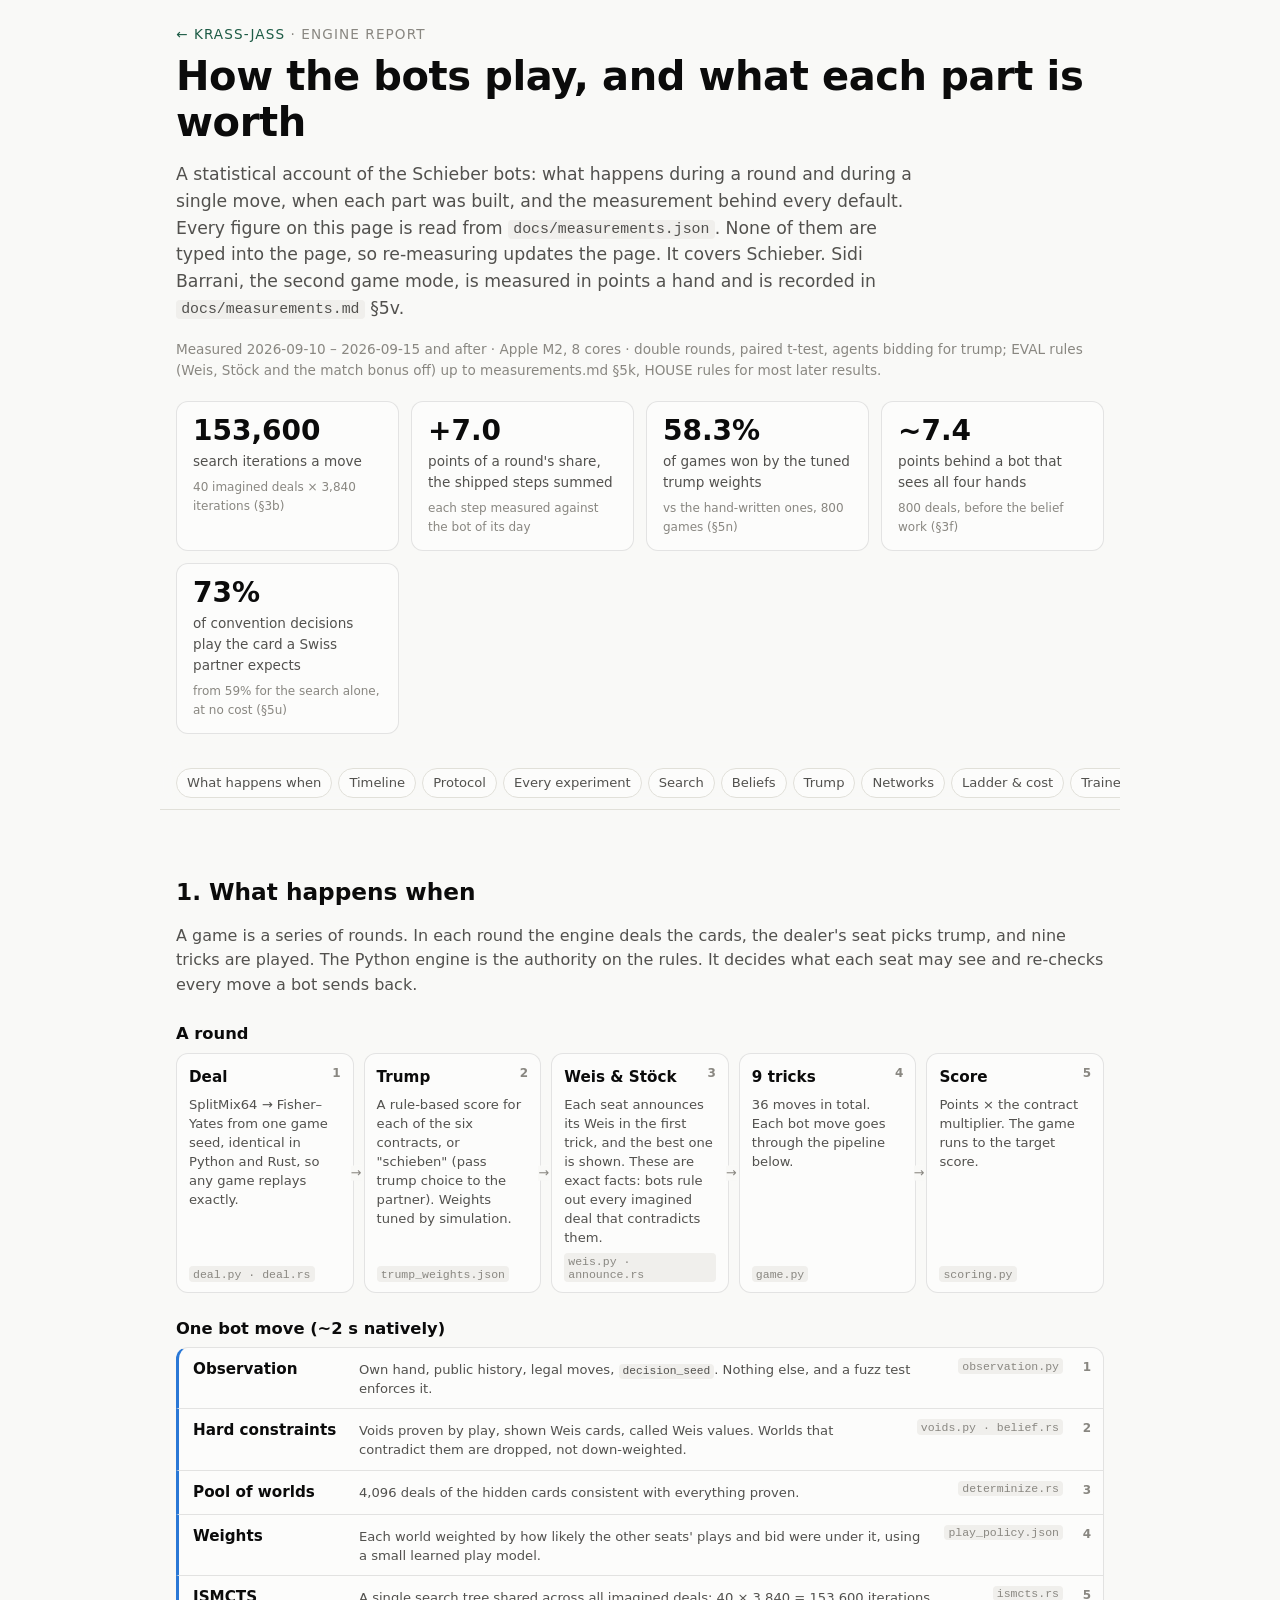
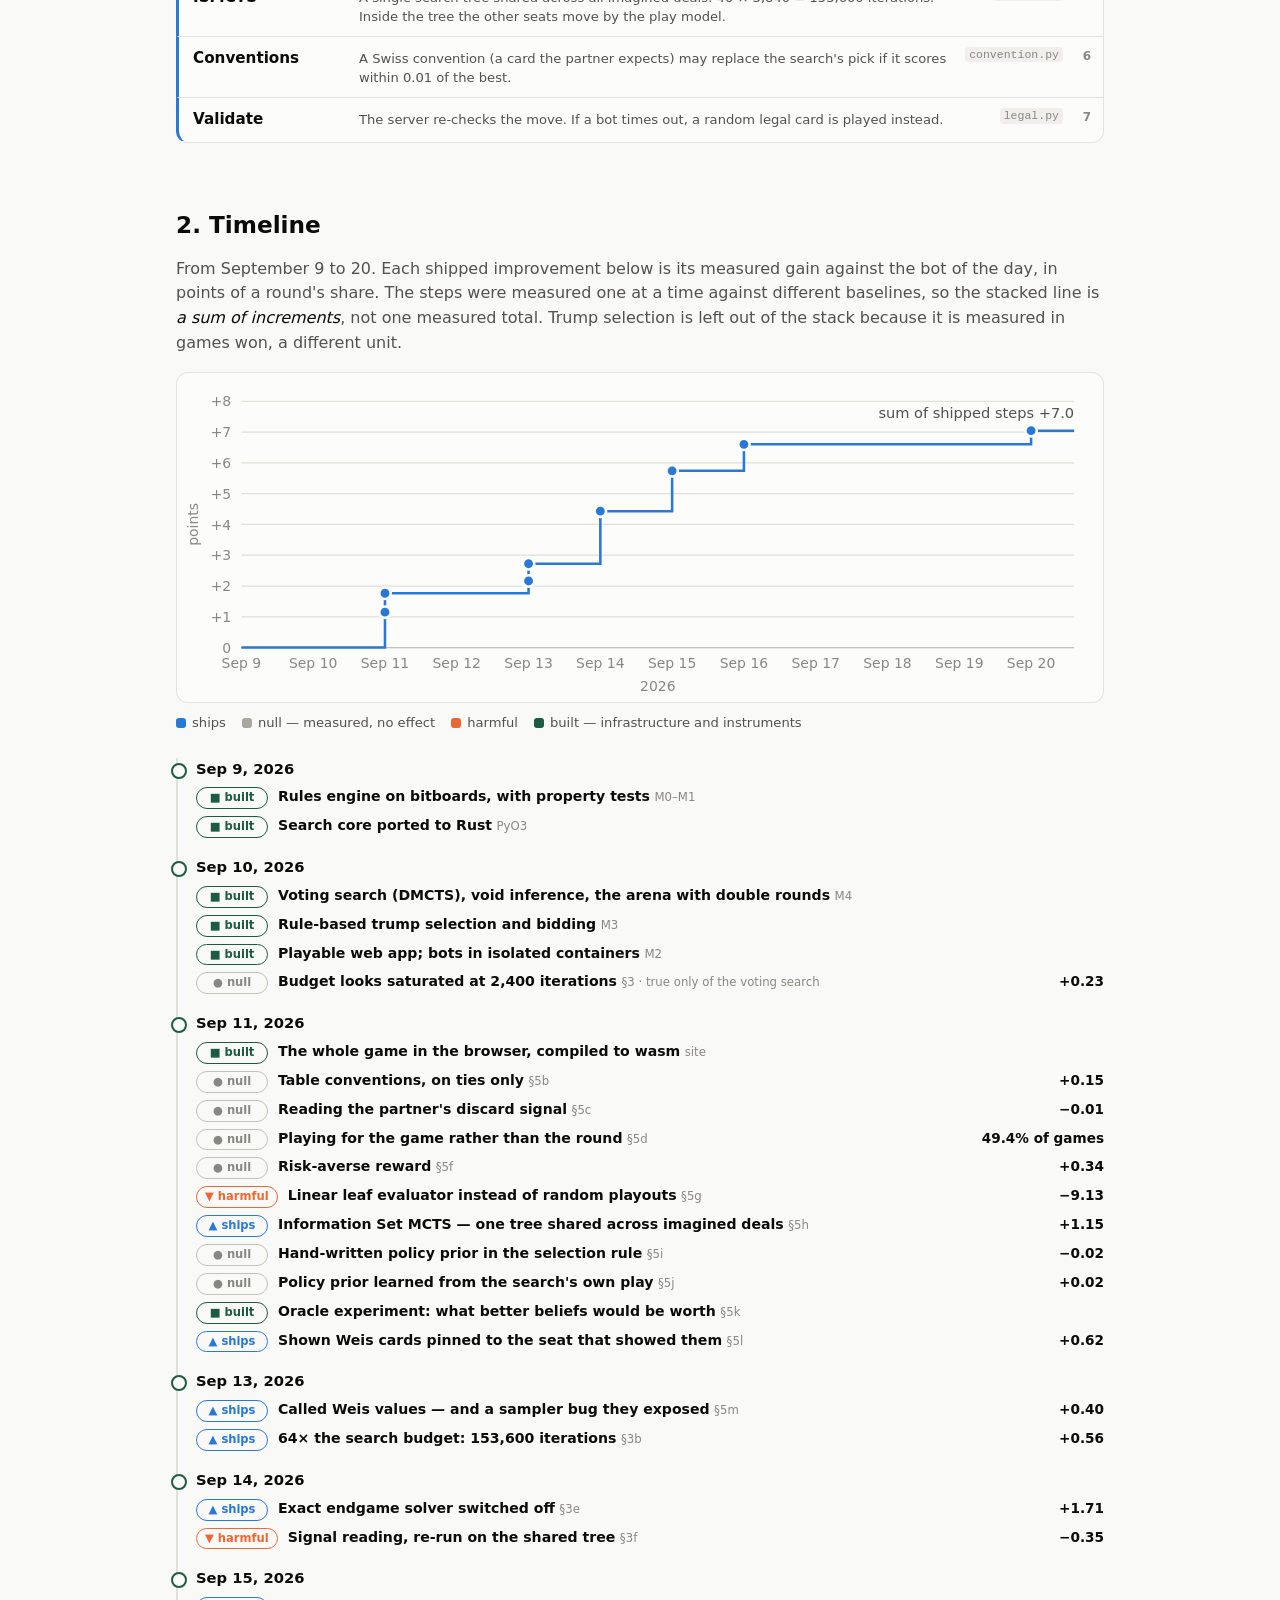
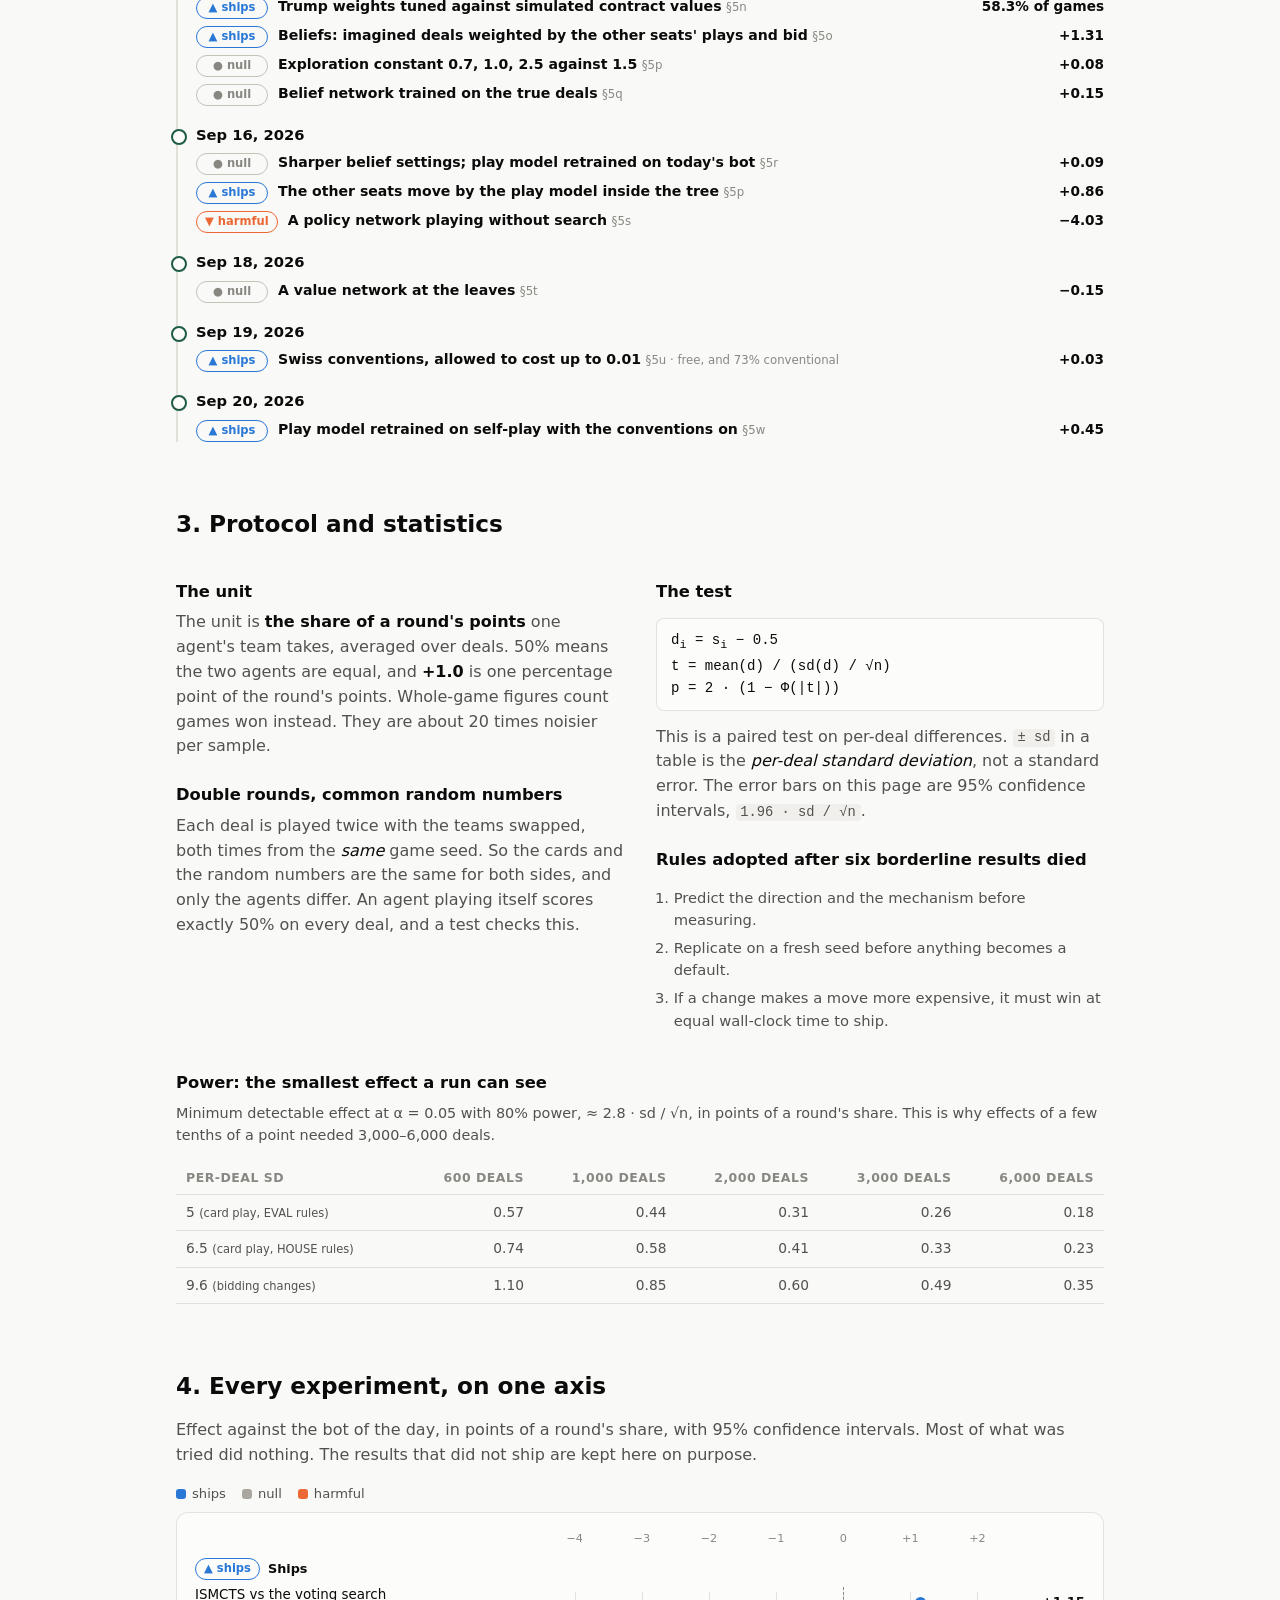
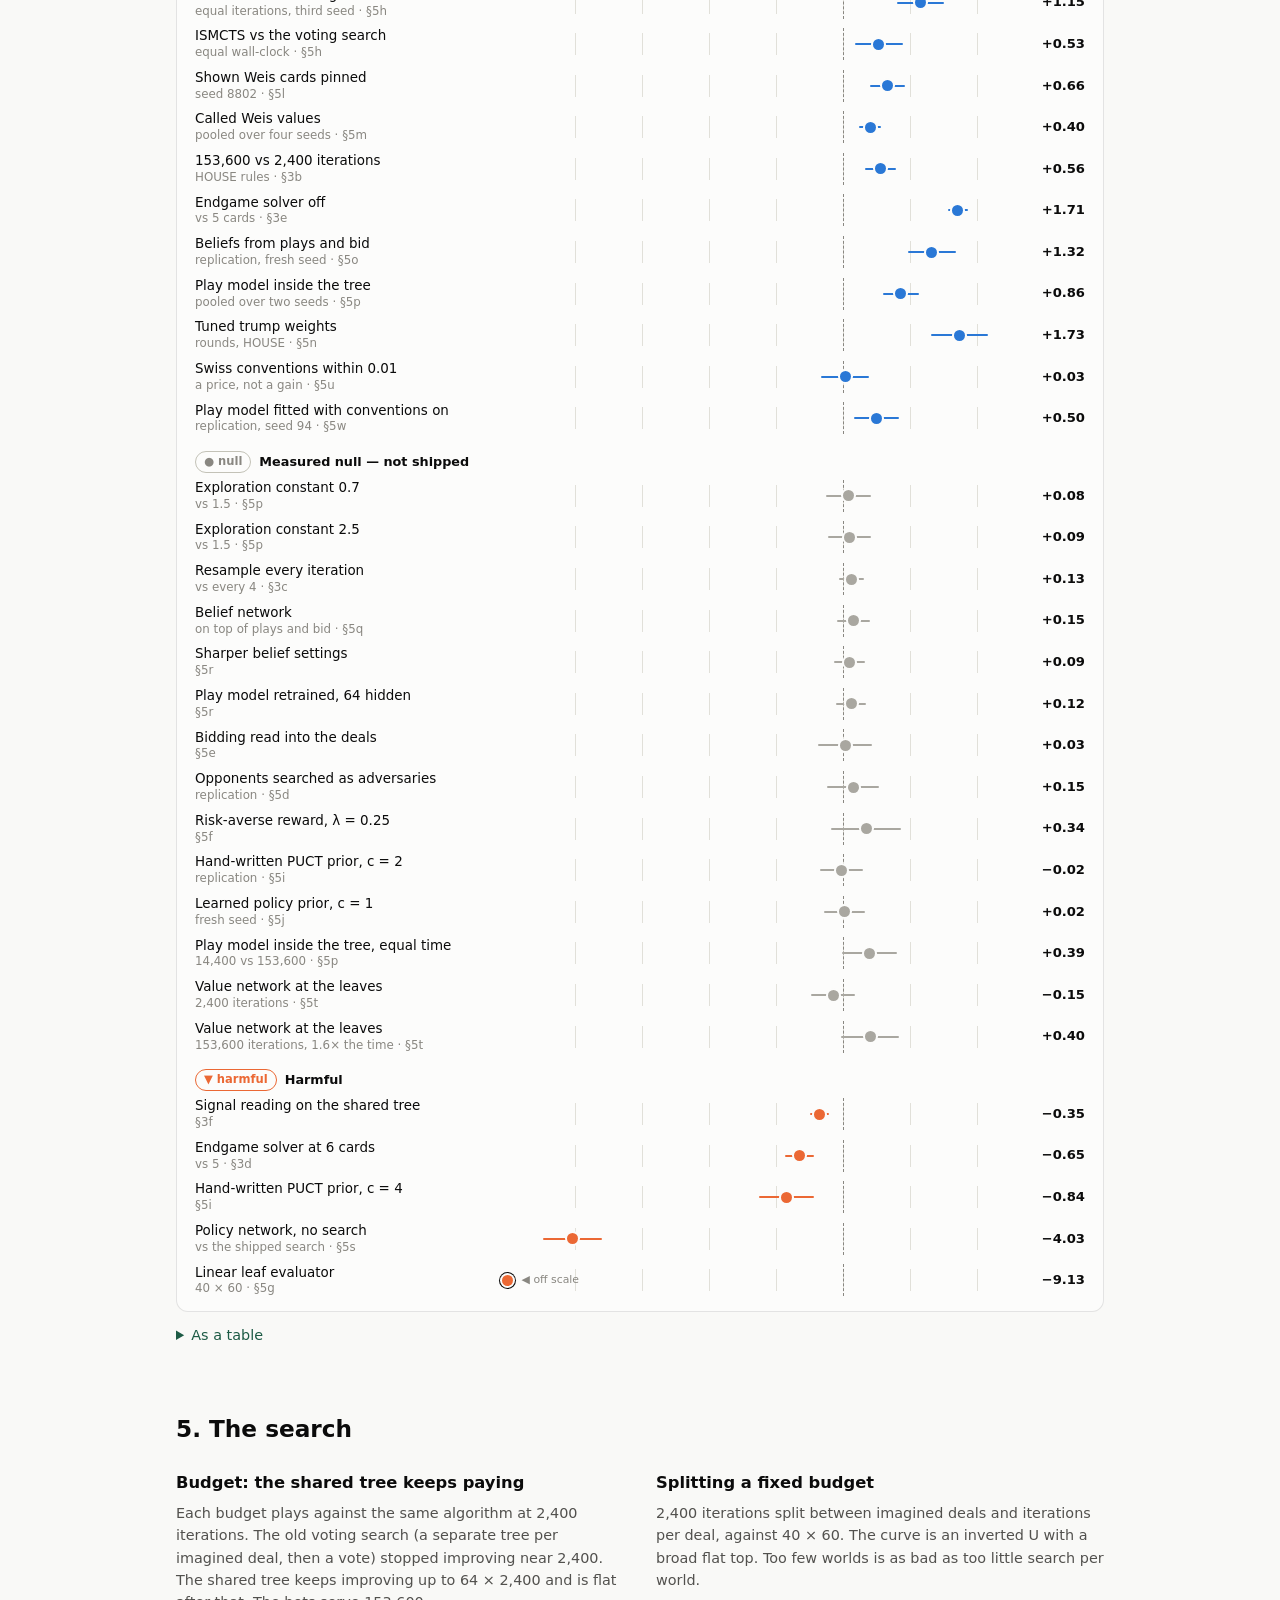
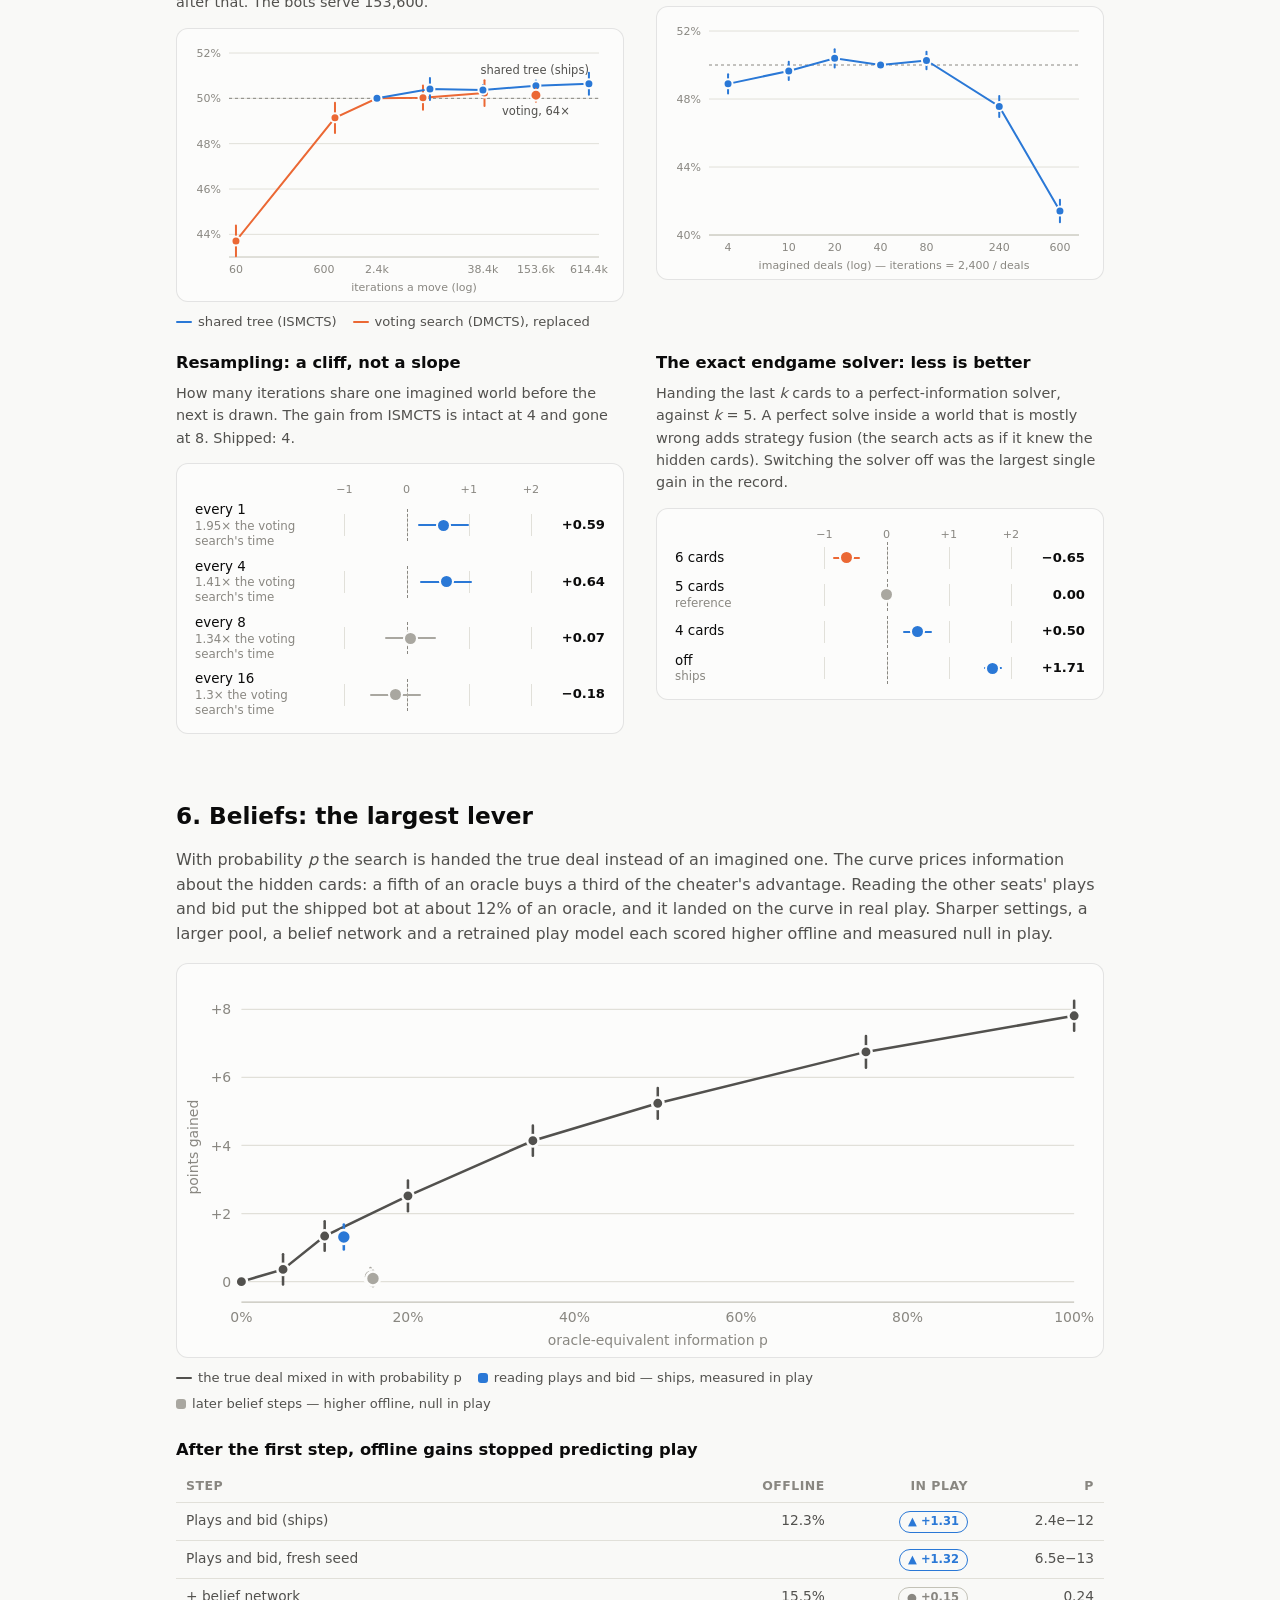
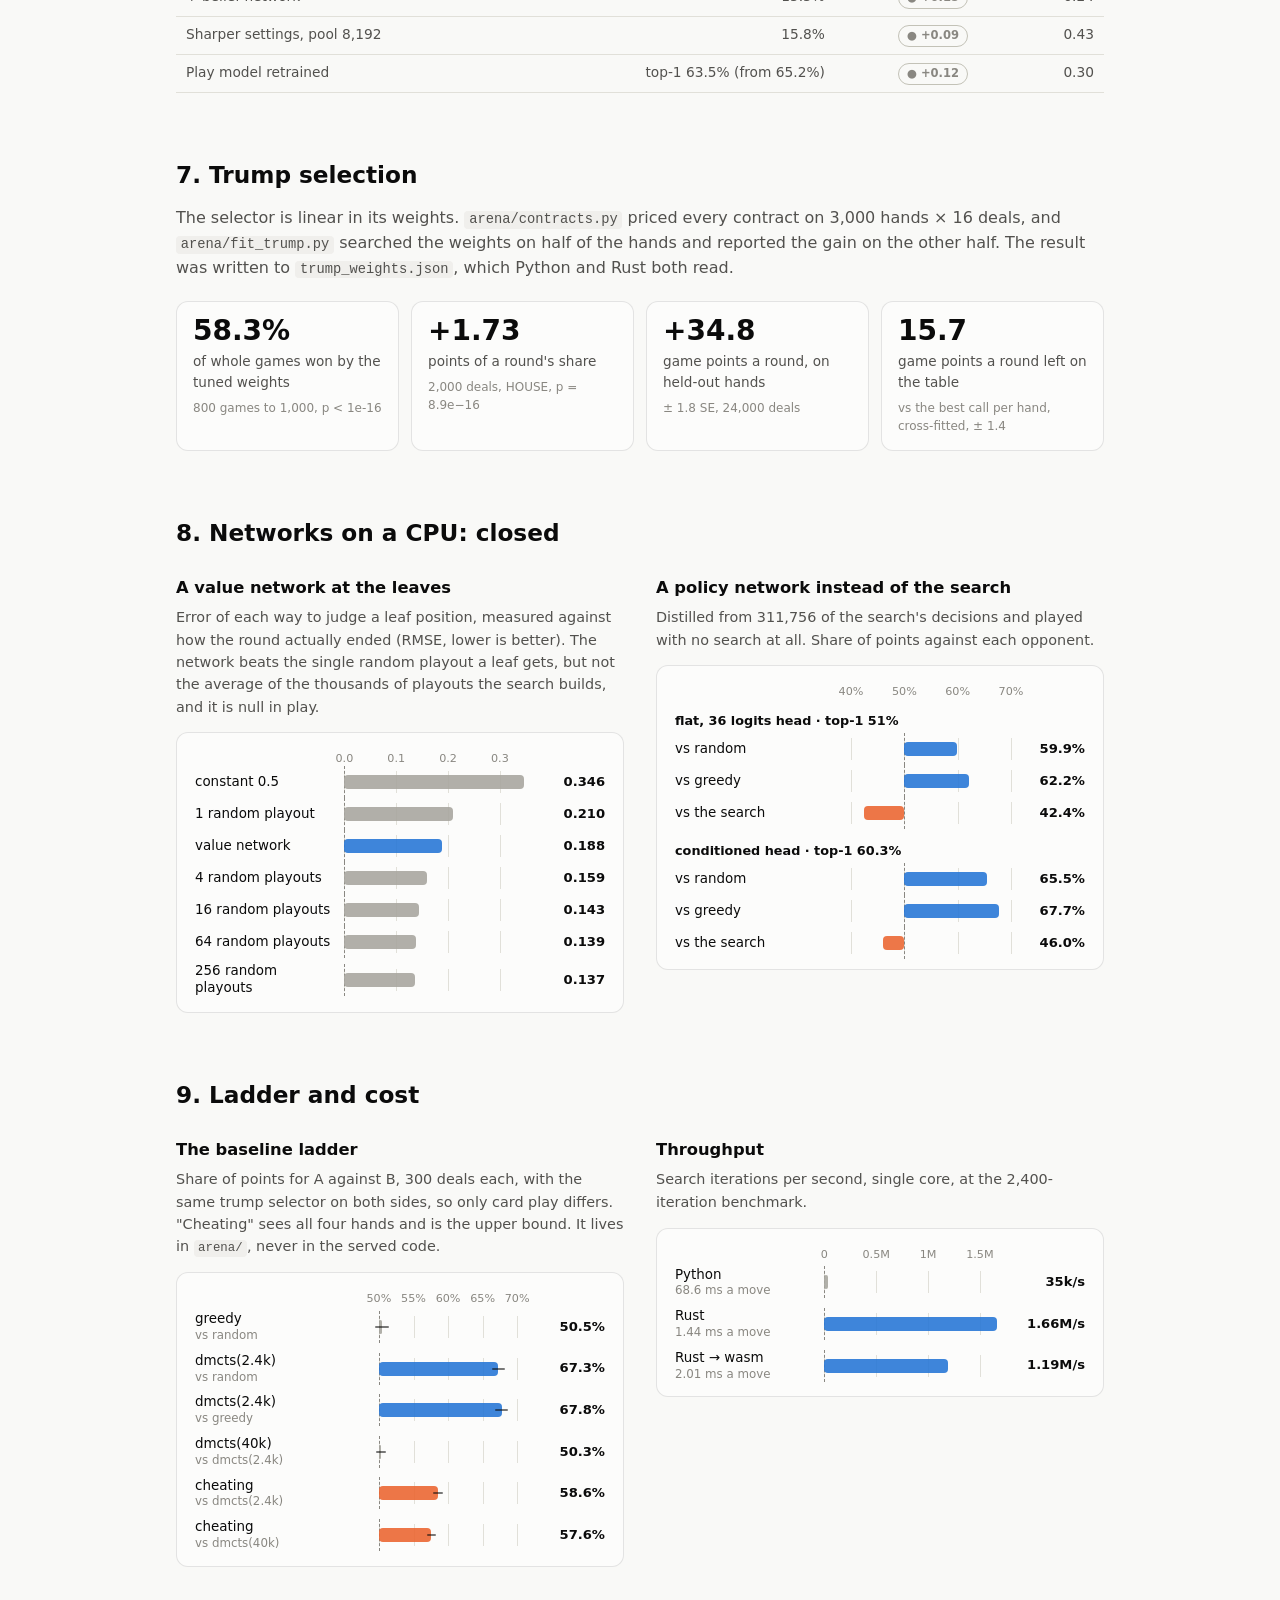
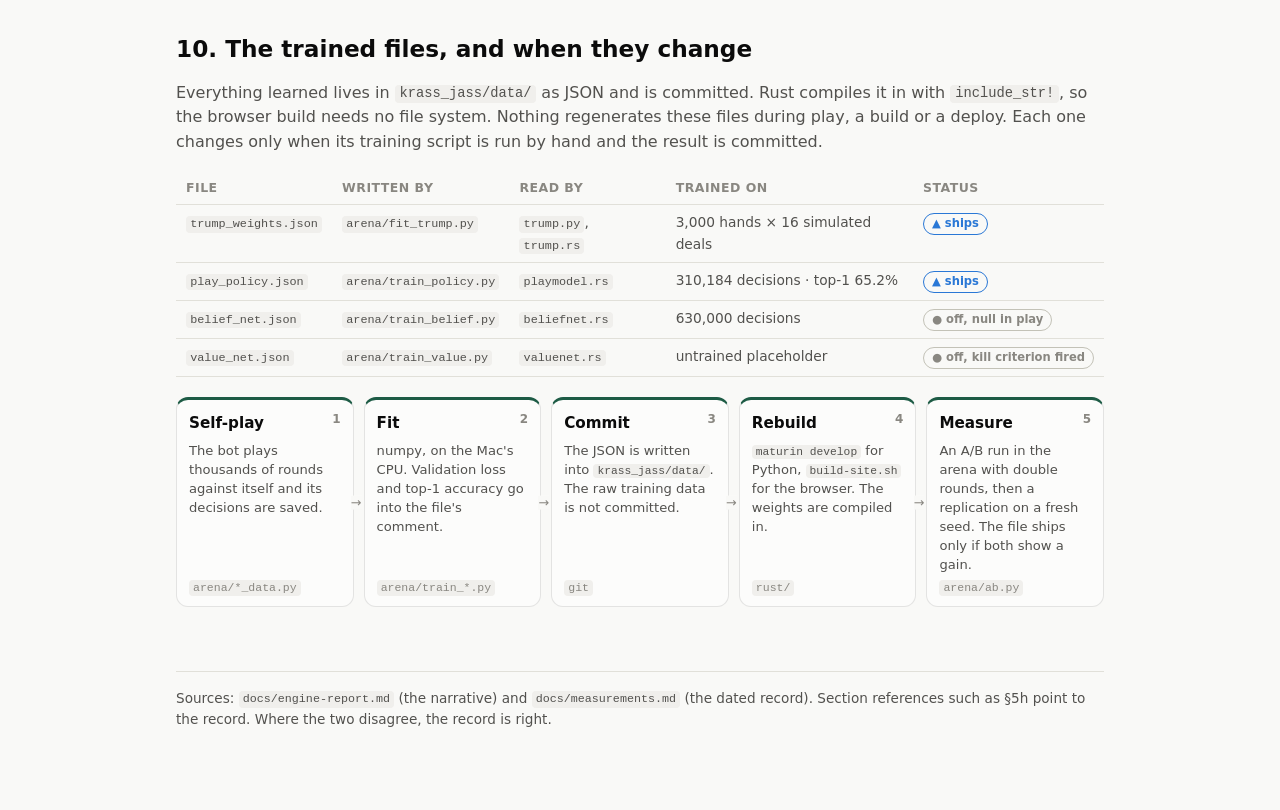
==== web/static/report.html @ 4c75583a "feat(site): an engine report page — what happens when, a timeline, every experiment on one axis A pa" ====
<!doctype html>
<html lang="en">
<head>
<meta charset="utf-8">
<meta name="viewport" content="width=device-width, initial-scale=1, viewport-fit=cover">
<title>krass-jass — engine report</title>
<meta name="description" content="How strong the krass-jass bots are, what happens during a round and a move, and every measurement behind the defaults.">
<link rel="stylesheet" href="report.css">
</head>
<body>
<main class="page">

<header class="hero">
  <p class="kicker"><a href="./">← krass-jass</a> · engine report</p>
  <h1>How the bots play, and what each part is worth</h1>
  <p class="lede">A statistical account of the Schieber bots: what happens during a round and during a
    single move, when each part was built, and the measurement behind every default. Every figure on
    this page is read from <code>docs/measurements.json</code>. None of them are typed into the page, so
    re-measuring updates the page. It covers Schieber. Sidi Barrani, the second game mode, is measured
    in points a hand and is recorded in <code>docs/measurements.md</code> §5v.</p>
  <p class="meta" id="meta"></p>
  <div class="tiles" id="tiles"></div>
</header>

<nav class="toc" aria-label="Contents">
  <a href="#flow">What happens when</a>
  <a href="#timeline">Timeline</a>
  <a href="#protocol">Protocol</a>
  <a href="#forest">Every experiment</a>
  <a href="#search">Search</a>
  <a href="#beliefs">Beliefs</a>
  <a href="#trump">Trump</a>
  <a href="#networks">Networks</a>
  <a href="#ladder">Ladder &amp; cost</a>
  <a href="#artifacts">Trained files</a>
</nav>

<!-- ─────────────────────────────────────────────────────────────── -->
<section id="flow">
  <h2>1. What happens when</h2>
  <p>A game is a series of rounds. In each round the engine deals the cards, the dealer's seat picks
    trump, and nine tricks are played. The Python engine is the authority on the rules. It decides what
    each seat may see and re-checks every move a bot sends back.</p>

  <h3>A round</h3>
  <ol class="flow">
    <li><b>Deal</b><span>SplitMix64 → Fisher–Yates from one game seed, identical in Python and Rust, so any game replays exactly.</span><code>deal.py · deal.rs</code></li>
    <li><b>Trump</b><span>A rule-based score for each of the six contracts, or "schieben" (pass trump choice to the partner). Weights tuned by simulation.</span><code>trump_weights.json</code></li>
    <li><b>Weis &amp; Stöck</b><span>Each seat announces its Weis in the first trick, and the best one is shown. These are exact facts: bots rule out every imagined deal that contradicts them.</span><code>weis.py · announce.rs</code></li>
    <li><b>9 tricks</b><span>36 moves in total. Each bot move goes through the pipeline below.</span><code>game.py</code></li>
    <li><b>Score</b><span>Points × the contract multiplier. The game runs to the target score.</span><code>scoring.py</code></li>
  </ol>

  <h3>One bot move (~2 s natively)</h3>
  <ol class="flow move">
    <li><b>Observation</b><span>Own hand, public history, legal moves, <code>decision_seed</code>. Nothing else, and a fuzz test enforces it.</span><code>observation.py</code></li>
    <li><b>Hard constraints</b><span>Voids proven by play, shown Weis cards, called Weis values. Worlds that contradict them are dropped, not down-weighted.</span><code>voids.py · belief.rs</code></li>
    <li><b>Pool of worlds</b><span>4,096 deals of the hidden cards consistent with everything proven.</span><code>determinize.rs</code></li>
    <li><b>Weights</b><span>Each world weighted by how likely the other seats' plays and bid were under it, using a small learned play model.</span><code>play_policy.json</code></li>
    <li><b>ISMCTS</b><span>A single search tree shared across all imagined deals: 40 × 3,840 = 153,600 iterations. Inside the tree the other seats move by the play model.</span><code>ismcts.rs</code></li>
    <li><b>Conventions</b><span>A Swiss convention (a card the partner expects) may replace the search's pick if it scores within 0.01 of the best.</span><code>convention.py</code></li>
    <li><b>Validate</b><span>The server re-checks the move. If a bot times out, a random legal card is played instead.</span><code>legal.py</code></li>
  </ol>
</section>

<!-- ─────────────────────────────────────────────────────────────── -->
<section id="timeline">
  <h2>2. Timeline</h2>
  <p>From September 9 to 20. Each shipped improvement below is its measured gain against the
    bot of the day, in points of a round's share. The steps were measured one at a time against
    different baselines, so the stacked line is <em>a sum of increments</em>, not one measured total.
    Trump selection is left out of the stack because it is measured in games won, a different unit.</p>
  <figure class="chart" id="chart-cumulative"></figure>
  <div class="legend" id="legend-timeline"></div>
  <ol class="timeline" id="timeline-list"></ol>
</section>

<!-- ─────────────────────────────────────────────────────────────── -->
<section id="protocol">
  <h2>3. Protocol and statistics</h2>
  <div class="cols">
    <div>
      <h3>The unit</h3>
      <p>The unit is <b>the share of a round's points</b> one agent's team takes, averaged over deals.
        50% means the two agents are equal, and <b>+1.0</b> is one percentage point of the round's
        points. Whole-game figures count games won instead. They are about 20 times noisier per
        sample.</p>
      <h3>Double rounds, common random numbers</h3>
      <p>Each deal is played twice with the teams swapped, both times from the <em>same</em> game seed.
        So the cards and the random numbers are the same for both sides, and only the agents differ.
        An agent playing itself scores exactly 50% on every deal, and a test checks this.</p>
    </div>
    <div>
      <h3>The test</h3>
      <pre class="formula">d<sub>i</sub> = s<sub>i</sub> − 0.5
t = mean(d) / (sd(d) / √n)
p = 2 · (1 − Φ(|t|))</pre>
      <p>This is a paired test on per-deal differences. <code>± sd</code> in a table is the
        <em>per-deal standard deviation</em>, not a standard error. The error bars on this page are
        95% confidence intervals, <code>1.96 · sd / √n</code>.</p>
      <h3>Rules adopted after six borderline results died</h3>
      <ol class="rules">
        <li>Predict the direction and the mechanism before measuring.</li>
        <li>Replicate on a fresh seed before anything becomes a default.</li>
        <li>If a change makes a move more expensive, it must win at equal wall-clock time to ship.</li>
      </ol>
    </div>
  </div>
  <h3>Power: the smallest effect a run can see</h3>
  <p class="note">Minimum detectable effect at α = 0.05 with 80% power, ≈ 2.8 · sd / √n, in points
    of a round's share. This is why effects of a few tenths of a point needed 3,000–6,000 deals.</p>
  <div class="table-wrap"><table id="power"></table></div>
</section>

<!-- ─────────────────────────────────────────────────────────────── -->
<section id="forest">
  <h2>4. Every experiment, on one axis</h2>
  <p>Effect against the bot of the day, in points of a round's share, with 95% confidence intervals.
    Most of what was tried did nothing. The results that did not ship are kept here on purpose.</p>
  <div class="legend" id="legend-forest"></div>
  <figure class="chart" id="chart-forest"></figure>
  <details><summary>As a table</summary><div class="table-wrap"><table id="forest-table"></table></div></details>
</section>

<!-- ─────────────────────────────────────────────────────────────── -->
<section id="search">
  <h2>5. The search</h2>
  <div class="grid2">
    <div>
      <h3>Budget: the shared tree keeps paying</h3>
      <p class="note">Each budget plays against the same algorithm at 2,400 iterations. The old
        voting search (a separate tree per imagined deal, then a vote) stopped improving near 2,400.
        The shared tree keeps improving up to 64 × 2,400 and is flat after that. The bots serve
        153,600.</p>
      <figure class="chart" id="chart-budget"></figure>
      <div class="legend" id="legend-budget"></div>
    </div>
    <div>
      <h3>Splitting a fixed budget</h3>
      <p class="note">2,400 iterations split between imagined deals and iterations per deal, against 40 × 60.
        The curve is an inverted U with a broad flat top. Too few worlds is as bad as too little
        search per world.</p>
      <figure class="chart" id="chart-split"></figure>
    </div>
    <div>
      <h3>Resampling: a cliff, not a slope</h3>
      <p class="note">How many iterations share one imagined world before the next is drawn. The
        gain from ISMCTS is intact at 4 and gone at 8. Shipped: 4.</p>
      <figure class="chart" id="chart-resample"></figure>
    </div>
    <div>
      <h3>The exact endgame solver: less is better</h3>
      <p class="note">Handing the last <i>k</i> cards to a perfect-information solver, against
        <i>k</i> = 5. A perfect solve inside a world that is mostly wrong adds strategy fusion (the
        search acts as if it knew the hidden cards). Switching the solver off was the largest single
        gain in the record.</p>
      <figure class="chart" id="chart-endgame"></figure>
    </div>
  </div>
</section>

<!-- ─────────────────────────────────────────────────────────────── -->
<section id="beliefs">
  <h2>6. Beliefs: the largest lever</h2>
  <p>With probability <i>p</i> the search is handed the true deal instead of an imagined one. The
    curve prices information about the hidden cards: a fifth of an oracle buys a third of the
    cheater's advantage. Reading the other seats' plays and bid put the shipped bot at about 12% of an
    oracle, and it landed on the curve in real play. Sharper settings, a larger pool, a belief network
    and a retrained play model each scored higher offline and measured null in play.</p>
  <figure class="chart" id="chart-oracle"></figure>
  <div class="legend" id="legend-oracle"></div>
  <h3>After the first step, offline gains stopped predicting play</h3>
  <div class="table-wrap"><table id="belief-table"></table></div>
</section>

<!-- ─────────────────────────────────────────────────────────────── -->
<section id="trump">
  <h2>7. Trump selection</h2>
  <p>The selector is linear in its weights. <code>arena/contracts.py</code> priced every contract
    on 3,000 hands × 16 deals, and <code>arena/fit_trump.py</code> searched the weights on half of the
    hands and reported the gain on the other half. The result was written to
    <code>trump_weights.json</code>, which Python and Rust both read.</p>
  <div class="tiles" id="trump-tiles"></div>
</section>

<!-- ─────────────────────────────────────────────────────────────── -->
<section id="networks">
  <h2>8. Networks on a CPU: closed</h2>
  <div class="grid2">
    <div>
      <h3>A value network at the leaves</h3>
      <p class="note">Error of each way to judge a leaf position, measured against how the round
        actually ended (RMSE, lower is better). The network beats the single random playout a
        leaf gets, but not the average of the thousands of playouts the search builds, and it is
        null in play.</p>
      <figure class="chart" id="chart-rmse"></figure>
    </div>
    <div>
      <h3>A policy network instead of the search</h3>
      <p class="note">Distilled from 311,756 of the search's decisions and played with no search at
        all. Share of points against each opponent.</p>
      <figure class="chart" id="chart-policy"></figure>
    </div>
  </div>
</section>

<!-- ─────────────────────────────────────────────────────────────── -->
<section id="ladder">
  <h2>9. Ladder and cost</h2>
  <div class="grid2">
    <div>
      <h3>The baseline ladder</h3>
      <p class="note">Share of points for A against B, 300 deals each, with the same trump
        selector on both sides, so only card play differs. "Cheating" sees all four hands and is the
        upper bound. It lives in <code>arena/</code>, never in the served code.</p>
      <figure class="chart" id="chart-ladder"></figure>
    </div>
    <div>
      <h3>Throughput</h3>
      <p class="note">Search iterations per second, single core, at the 2,400-iteration benchmark.</p>
      <figure class="chart" id="chart-throughput"></figure>
    </div>
  </div>
</section>

<!-- ─────────────────────────────────────────────────────────────── -->
<section id="artifacts">
  <h2>10. The trained files, and when they change</h2>
  <p>Everything learned lives in <code>krass_jass/data/</code> as JSON and is committed. Rust
    compiles it in with <code>include_str!</code>, so the browser build needs no file system. Nothing
    regenerates these files during play, a build or a deploy. Each one changes only when its training
    script is run by hand and the result is committed.</p>
  <div class="table-wrap"><table>
    <thead><tr><th>file</th><th>written by</th><th>read by</th><th>trained on</th><th>status</th></tr></thead>
    <tbody>
      <tr><td><code>trump_weights.json</code></td><td><code>arena/fit_trump.py</code></td><td><code>trump.py</code>, <code>trump.rs</code></td><td>3,000 hands × 16 simulated deals</td><td><span class="tag gain">ships</span></td></tr>
      <tr><td><code>play_policy.json</code></td><td><code>arena/train_policy.py</code></td><td><code>playmodel.rs</code></td><td id="pp-decisions"></td><td><span class="tag gain">ships</span></td></tr>
      <tr><td><code>belief_net.json</code></td><td><code>arena/train_belief.py</code></td><td><code>beliefnet.rs</code></td><td id="bn-decisions"></td><td><span class="tag null">off, null in play</span></td></tr>
      <tr><td><code>value_net.json</code></td><td><code>arena/train_value.py</code></td><td><code>valuenet.rs</code></td><td>untrained placeholder</td><td><span class="tag null">off, kill criterion fired</span></td></tr>
    </tbody>
  </table></div>
  <ol class="flow pipeline">
    <li><b>Self-play</b><span>The bot plays thousands of rounds against itself and its decisions are saved.</span><code>arena/*_data.py</code></li>
    <li><b>Fit</b><span>numpy, on the Mac's CPU. Validation loss and top-1 accuracy go into the file's comment.</span><code>arena/train_*.py</code></li>
    <li><b>Commit</b><span>The JSON is written into <code>krass_jass/data/</code>. The raw training data is not committed.</span><code>git</code></li>
    <li><b>Rebuild</b><span><code>maturin develop</code> for Python, <code>build-site.sh</code> for the browser. The weights are compiled in.</span><code>rust/</code></li>
    <li><b>Measure</b><span>An A/B run in the arena with double rounds, then a replication on a fresh seed. The file ships only if both show a gain.</span><code>arena/ab.py</code></li>
  </ol>
</section>

<footer class="foot">
  <p>Sources: <code>docs/engine-report.md</code> (the narrative) and <code>docs/measurements.md</code>
    (the dated record). Section references such as §5h point to the record. Where the two disagree,
    the record is right.</p>
</footer>
</main>
<div class="tip" id="tip" role="tooltip" hidden></div>
<script type="module" src="report.js"></script>
</body>
</html>
---- web/static/report.css ----
/* The engine report. A reading page, not the card table: its own light surface, the felt green
   kept as the accent so it still looks like the same project. */

:root {
  color-scheme: light;
  --plane: #f9f9f7;
  --surface: #fcfcfb;
  --ink: #0b0b0b;
  --ink-2: #52514e;
  --muted: #898781;
  --grid: #e1e0d9;
  --axis: #c3c2b7;
  --ring: rgba(11, 11, 11, .10);
  --accent: #1d5b45;
  --gain: #2a78d6;      /* categorical slot 1 */
  --loss: #eb6834;      /* categorical slot 2 */
  --null: #a9a7a0;
  --built: #1d5b45;
  --series-1: #2a78d6;
  --series-2: #eb6834;
  --code-bg: #f0efec;
}
@media (prefers-color-scheme: dark) {
  :root:where(:not([data-theme="light"])) {
    color-scheme: dark;
    --plane: #0d0d0d;
    --surface: #1a1a19;
    --ink: #ffffff;
    --ink-2: #c3c2b7;
    --muted: #898781;
    --grid: #2c2c2a;
    --axis: #383835;
    --ring: rgba(255, 255, 255, .10);
    --accent: #5fb592;
    --gain: #3987e5;
    --loss: #d95926;
    --null: #6d6b66;
    --built: #5fb592;
    --series-1: #3987e5;
    --series-2: #d95926;
    --code-bg: #262624;
  }
}
:root[data-theme="dark"] {
  color-scheme: dark;
  --plane: #0d0d0d;
  --surface: #1a1a19;
  --ink: #ffffff;
  --ink-2: #c3c2b7;
  --muted: #898781;
  --grid: #2c2c2a;
  --axis: #383835;
  --ring: rgba(255, 255, 255, .10);
  --accent: #5fb592;
  --gain: #3987e5;
  --loss: #d95926;
  --null: #6d6b66;
  --built: #5fb592;
  --series-1: #3987e5;
  --series-2: #d95926;
  --code-bg: #262624;
}

* { box-sizing: border-box; }
html { scroll-behavior: smooth; }
body {
  margin: 0;
  background: var(--plane);
  color: var(--ink);
  font: 16px/1.55 system-ui, -apple-system, "Segoe UI", sans-serif;
  -webkit-text-size-adjust: 100%;
}
.page { max-width: 960px; margin: 0 auto; padding: 24px 16px 64px; }
a { color: var(--accent); }
code { font: .86em ui-monospace, "SF Mono", Menlo, monospace; background: var(--code-bg); padding: .1em .35em; border-radius: 4px; }
h1 { font-size: clamp(1.7rem, 4.5vw, 2.5rem); line-height: 1.15; margin: .2em 0 .4em; letter-spacing: -.01em; }
h2 { font-size: 1.45rem; margin: 0 0 .6em; padding-top: 8px; }
h3 { font-size: 1.02rem; margin: 1.4em 0 .4em; }
p { margin: 0 0 1em; color: var(--ink-2); }
p b, p em { color: var(--ink); }
.kicker { font-size: .85rem; text-transform: uppercase; letter-spacing: .08em; color: var(--muted); margin: 0; }
.kicker a { text-decoration: none; }
.lede { font-size: 1.08rem; max-width: 68ch; }
.meta { font-size: .85rem; color: var(--muted); }
.note { font-size: .9rem; }

section { margin-top: 56px; }

.toc {
  position: sticky; top: 0; z-index: 5;
  display: flex; gap: 6px; overflow-x: auto; scrollbar-width: none;
  margin: 24px -16px 0; padding: 10px 16px;
  background: color-mix(in srgb, var(--plane) 88%, transparent);
  backdrop-filter: blur(8px);
  border-bottom: 1px solid var(--grid);
}
.toc::-webkit-scrollbar { display: none; }
.toc a {
  flex: none; font-size: .82rem; text-decoration: none; color: var(--ink-2);
  padding: 4px 10px; border-radius: 999px; border: 1px solid var(--grid); background: var(--surface);
}
.toc a:hover { color: var(--ink); border-color: var(--axis); }

/* ---------- stat tiles ---------- */
.tiles { display: grid; grid-template-columns: repeat(auto-fit, minmax(190px, 1fr)); gap: 12px; margin-top: 20px; }
.tile { background: var(--surface); border: 1px solid var(--ring); border-radius: 12px; padding: 14px 16px; }
.tile .v { font-size: 1.75rem; font-weight: 650; line-height: 1.1; color: var(--ink); }
.tile .l { font-size: .85rem; color: var(--ink-2); margin-top: 4px; }
.tile .s { font-size: .75rem; color: var(--muted); margin-top: 6px; }

/* ---------- flows ---------- */
.flow { list-style: none; padding: 0; margin: 0; display: grid; grid-template-columns: repeat(auto-fit, minmax(150px, 1fr)); gap: 10px; counter-reset: step; }
.flow li {
  position: relative; counter-increment: step;
  background: var(--surface); border: 1px solid var(--ring); border-radius: 12px;
  padding: 12px 12px 10px; display: flex; flex-direction: column; gap: 6px;
}
.flow li::before {
  content: counter(step); position: absolute; top: 10px; right: 12px;
  font-size: .75rem; font-weight: 600; color: var(--muted);
}
.flow b { color: var(--ink); font-size: .95rem; }
.flow span { font-size: .82rem; color: var(--ink-2); line-height: 1.45; flex: 1; }
.flow li > code { align-self: flex-start; font-size: .72rem; color: var(--muted); }
.flow.move { grid-template-columns: 1fr; gap: 0; }
.flow.move li {
  display: grid; grid-template-columns: 150px 1fr auto; gap: 4px 16px; align-items: baseline;
  border-radius: 0; border-left: 3px solid var(--gain); border-top-width: 0; padding: 10px 40px 10px 14px;
}
.flow.move li:first-child { border-top-width: 1px; border-radius: 12px 12px 0 0; }
.flow.move li:last-child { border-radius: 0 0 12px 12px; }
.flow.move li::after { display: none; }
@media (max-width: 620px) {
  .flow.move li { grid-template-columns: 1fr; }
}
.flow.pipeline { margin-top: 20px; }
.flow.pipeline li { border-top: 3px solid var(--built); }
@media (min-width: 720px) {
  .flow li:not(:last-child)::after {
    content: "→"; position: absolute; right: -9px; top: 50%; transform: translateY(-50%);
    font-size: .8rem; color: var(--muted); background: var(--plane); line-height: 1; padding: 1px 0;
  }
}

/* ---------- layout ---------- */
.cols, .grid2 { display: grid; gap: 8px 32px; }
@media (min-width: 760px) { .cols, .grid2 { grid-template-columns: 1fr 1fr; } }
.grid2 > div > h3:first-child { margin-top: .6em; }

.formula { background: var(--surface); border: 1px solid var(--ring); border-radius: 8px; padding: 10px 14px; font: .88rem/1.6 ui-monospace, Menlo, monospace; overflow-x: auto; }
.rules { padding-left: 1.2em; color: var(--ink-2); font-size: .92rem; }
.rules li { margin-bottom: .3em; }

/* ---------- tables ---------- */
.table-wrap { overflow-x: auto; }
table { border-collapse: collapse; width: 100%; font-size: .86rem; font-variant-numeric: tabular-nums; }
th, td { text-align: left; padding: 7px 10px; border-bottom: 1px solid var(--grid); vertical-align: top; }
th { color: var(--muted); font-weight: 550; font-size: .78rem; text-transform: uppercase; letter-spacing: .04em; }
td { color: var(--ink-2); }
td.num, th.num { text-align: right; white-space: nowrap; }
details { margin-top: 12px; }
summary { cursor: pointer; color: var(--accent); font-size: .9rem; }

.tag { display: inline-block; font-size: .72rem; font-weight: 600; padding: 1px 8px; border-radius: 999px; white-space: nowrap; border: 1px solid; }
.tag::before { margin-right: 4px; }
.tag.gain { color: var(--gain); border-color: var(--gain); }
.tag.gain::before { content: "▲"; }
.tag.null { color: var(--muted); border-color: var(--axis); }
.tag.null::before { content: "●"; }
.tag.loss { color: var(--loss); border-color: var(--loss); }
.tag.loss::before { content: "▼"; }
.tag.built { color: var(--built); border-color: var(--built); }
.tag.built::before { content: "■"; }

/* ---------- charts ---------- */
.chart { margin: 8px 0 0; background: var(--surface); border: 1px solid var(--ring); border-radius: 12px; padding: 8px 6px 4px; }
.chart svg { display: block; width: 100%; height: auto; overflow: visible; }
.chart text { font: 11px system-ui, -apple-system, sans-serif; fill: var(--muted); }
.chart text.lbl { fill: var(--ink-2); font-size: 11.5px; }
.chart text.val { fill: var(--ink); font-weight: 600; }
.chart .grid { stroke: var(--grid); stroke-width: 1; }
.chart .axis { stroke: var(--axis); stroke-width: 1; }
.chart .zero { stroke: var(--muted); stroke-width: 1; stroke-dasharray: 3 3; }
.chart .gain { fill: var(--gain); stroke: var(--gain); }
.chart .loss { fill: var(--loss); stroke: var(--loss); }
.chart .null { fill: var(--null); stroke: var(--null); }
.chart .s1 { fill: var(--series-1); stroke: var(--series-1); }
.chart .ref { fill: var(--ink-2); stroke: var(--ink-2); }
.chart .s2 { fill: var(--series-2); stroke: var(--series-2); }
.chart .line { fill: none; stroke-width: 2; }
.chart .dot { stroke: var(--surface); stroke-width: 2; }
.chart .ci { stroke-width: 2; fill: none; stroke-linecap: round; }
.chart .hit { fill: transparent; stroke: none; cursor: default; }
.chart .hit:hover + .mark, .chart .row:hover .mark { opacity: .8; }
.chart .row:hover .rowbg { fill: var(--grid); opacity: .5; }
.chart .rowbg { fill: transparent; }
.chart text.group { fill: var(--ink); font-weight: 650; font-size: 12px; }

.legend { display: flex; flex-wrap: wrap; gap: 6px 16px; margin: 10px 0 0; font-size: .82rem; color: var(--ink-2); }
.legend span { display: inline-flex; align-items: center; gap: 6px; }
.legend i { width: 10px; height: 10px; border-radius: 3px; display: inline-block; }
.legend i.line { height: 2px; width: 16px; border-radius: 1px; }

/* ---------- timeline ---------- */
.timeline { list-style: none; margin: 24px 0 0; padding: 0; border-left: 2px solid var(--grid); }
.timeline .day { margin: 0 0 18px; padding-left: 18px; position: relative; }
.timeline .day::before {
  content: ""; position: absolute; left: -7px; top: 5px; width: 12px; height: 12px;
  border-radius: 50%; background: var(--surface); border: 2px solid var(--accent);
}
.timeline .date { font-weight: 650; font-size: .92rem; color: var(--ink); }
.timeline ul { list-style: none; padding: 0; margin: 6px 0 0; display: grid; gap: 6px; }
.timeline .ev .tag { min-width: 72px; text-align: center; }
.timeline .ev { display: grid; grid-template-columns: auto 1fr auto; gap: 10px; align-items: baseline; font-size: .88rem; color: var(--ink-2); }
.timeline .ev .t b { color: var(--ink); font-weight: 560; }
.timeline .ev .t small { color: var(--muted); }
.timeline .ev .fx { font-variant-numeric: tabular-nums; font-weight: 600; white-space: nowrap; font-size: .85rem; color: var(--ink); }
@media (max-width: 520px) {
  .timeline .ev { grid-template-columns: 1fr auto; }
  .timeline .ev .tag { grid-column: 1 / -1; justify-self: start; }
}

.tip {
  position: fixed; z-index: 20; pointer-events: none; max-width: 280px;
  background: var(--ink); color: var(--surface); font-size: .8rem; line-height: 1.4;
  padding: 7px 10px; border-radius: 8px; box-shadow: 0 4px 16px rgba(0, 0, 0, .18);
}
.tip b { font-weight: 650; }

.foot { margin-top: 64px; padding-top: 16px; border-top: 1px solid var(--grid); font-size: .85rem; }

/* ---------- row charts (HTML rows, percentage-positioned marks) ---------- */
.rc { padding: 4px 8px 6px; }
.rc-row { display: grid; grid-template-columns: minmax(120px, 34%) 1fr 64px; gap: 10px; align-items: center; padding: 5px 4px; border-radius: 6px; }
.rc-row[data-tip]:hover { background: color-mix(in srgb, var(--grid) 55%, transparent); }
.rc-lbl { font-size: .84rem; color: var(--ink); line-height: 1.25; }
.rc-lbl small { display: block; color: var(--muted); font-size: .74rem; }
.rc-val { font-size: .82rem; font-weight: 600; text-align: right; font-variant-numeric: tabular-nums; color: var(--ink); white-space: nowrap; }
.rc-track { position: relative; height: 22px; }
.rc-track > i { position: absolute; display: block; }
.rc-grid { top: 0; bottom: 0; width: 1px; background: var(--grid); }
.rc-zero { top: -5px; bottom: -5px; width: 0; border-left: 1px dashed var(--muted); }
.rc-dot { top: 50%; width: 11px; height: 11px; margin: -5.5px 0 0 -5.5px; border-radius: 50%; box-shadow: 0 0 0 2px var(--surface); }
.rc-ci { top: 50%; height: 2px; margin-top: -1px; border-radius: 1px; }
.rc-bar { top: 4px; bottom: 4px; border-radius: 4px; opacity: .9; }
.rc-bar + .rc-ci { background: var(--ink) !important; opacity: .55; }
.rc-axis { padding-bottom: 0; }
.rc-axis .rc-track { height: 16px; }
.rc-axis span { position: absolute; transform: translateX(-50%); font-size: .7rem; color: var(--muted); white-space: nowrap; }
.rc-group { font-size: .8rem; font-weight: 650; color: var(--ink); margin: 12px 4px 2px; display: flex; gap: 8px; align-items: center; }
.rc i.gain { background: var(--gain); }
.rc i.loss { background: var(--loss); }
.rc i.null { background: var(--null); }
.rc i.s1 { background: var(--series-1); }
.rc i.s2 { background: var(--series-2); }
.rc-dot.off { box-shadow: 0 0 0 2px var(--surface), 0 0 0 3px currentColor; }
.rc-track > i.rc-off { top: 50%; transform: translateY(-50%); font-style: normal; font-size: .68rem; color: var(--muted); white-space: nowrap; }
@media (max-width: 560px) {
  .rc-row { grid-template-columns: 1fr 56px; }
  .rc-lbl { grid-column: 1 / -1; }
  .rc-axis .rc-lbl, .rc-axis > div:first-child { display: none; }
  .rc-axis { grid-template-columns: 1fr 56px; }
}
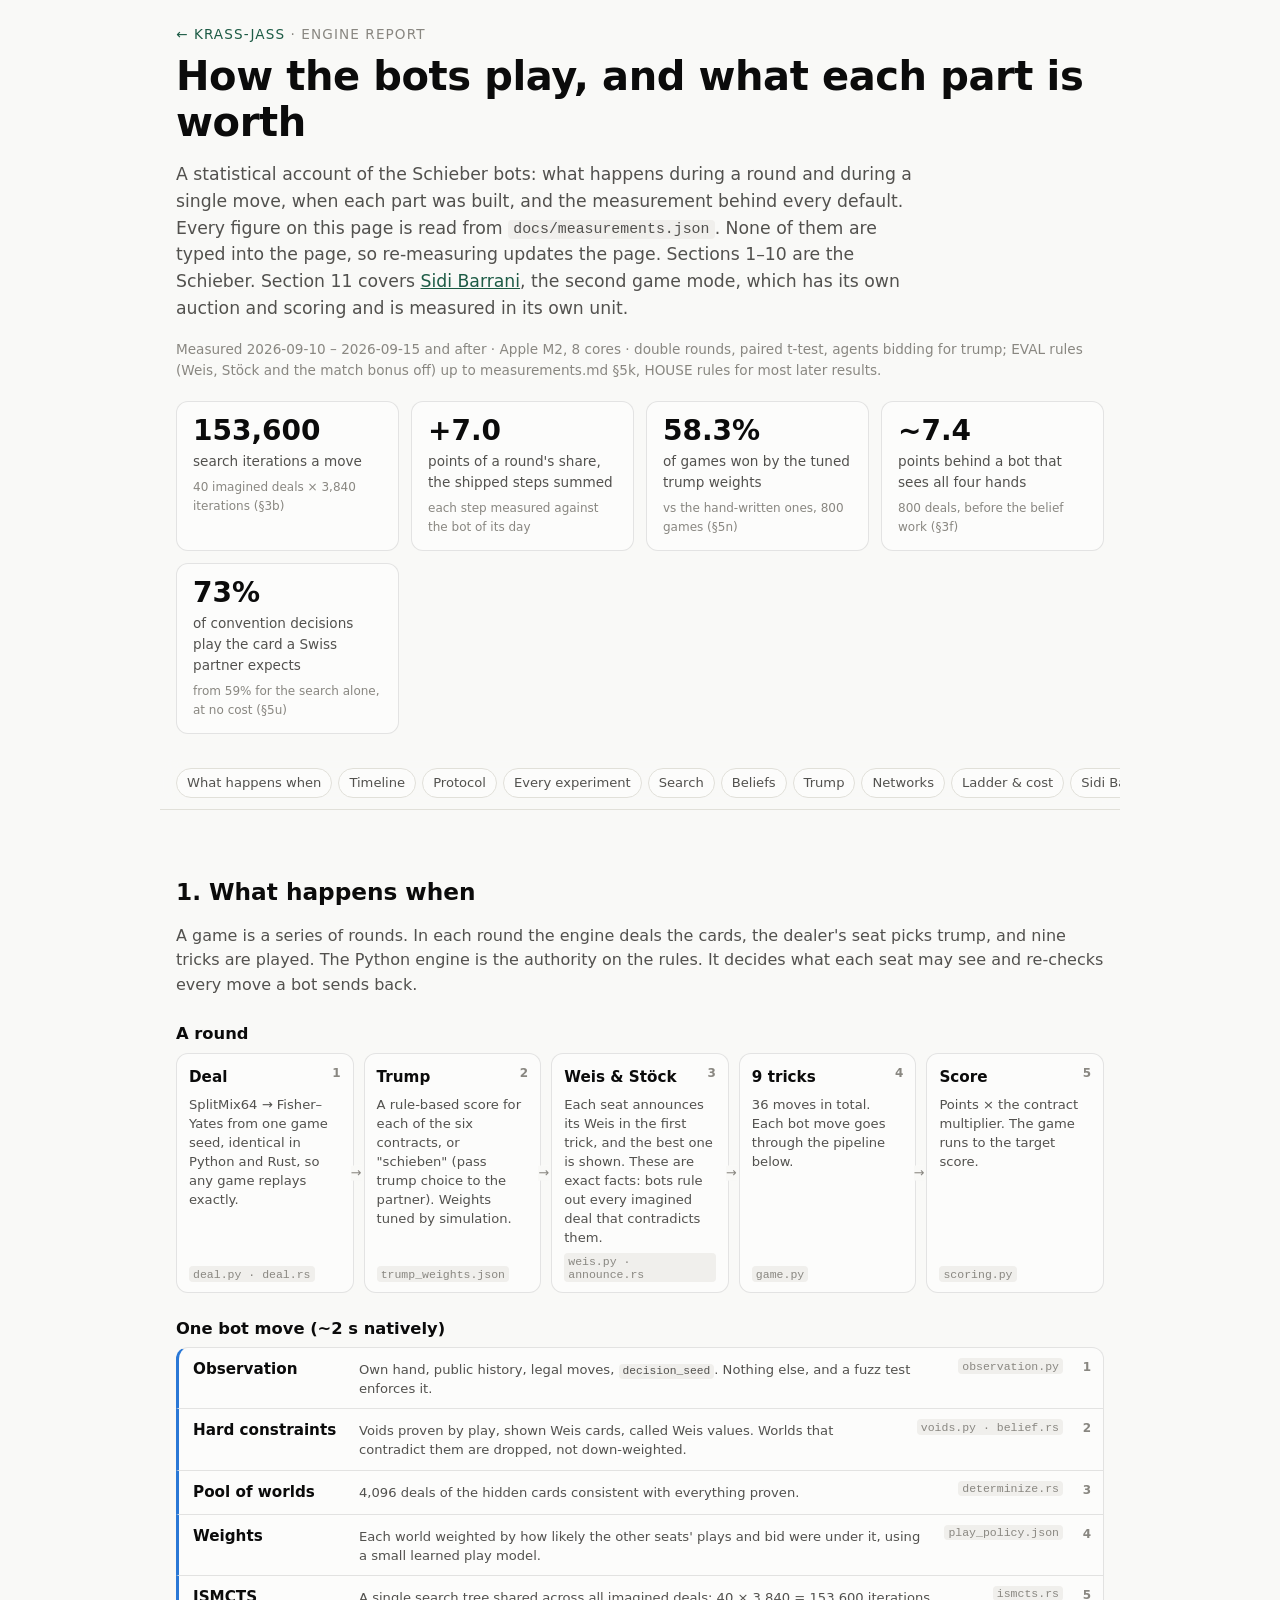
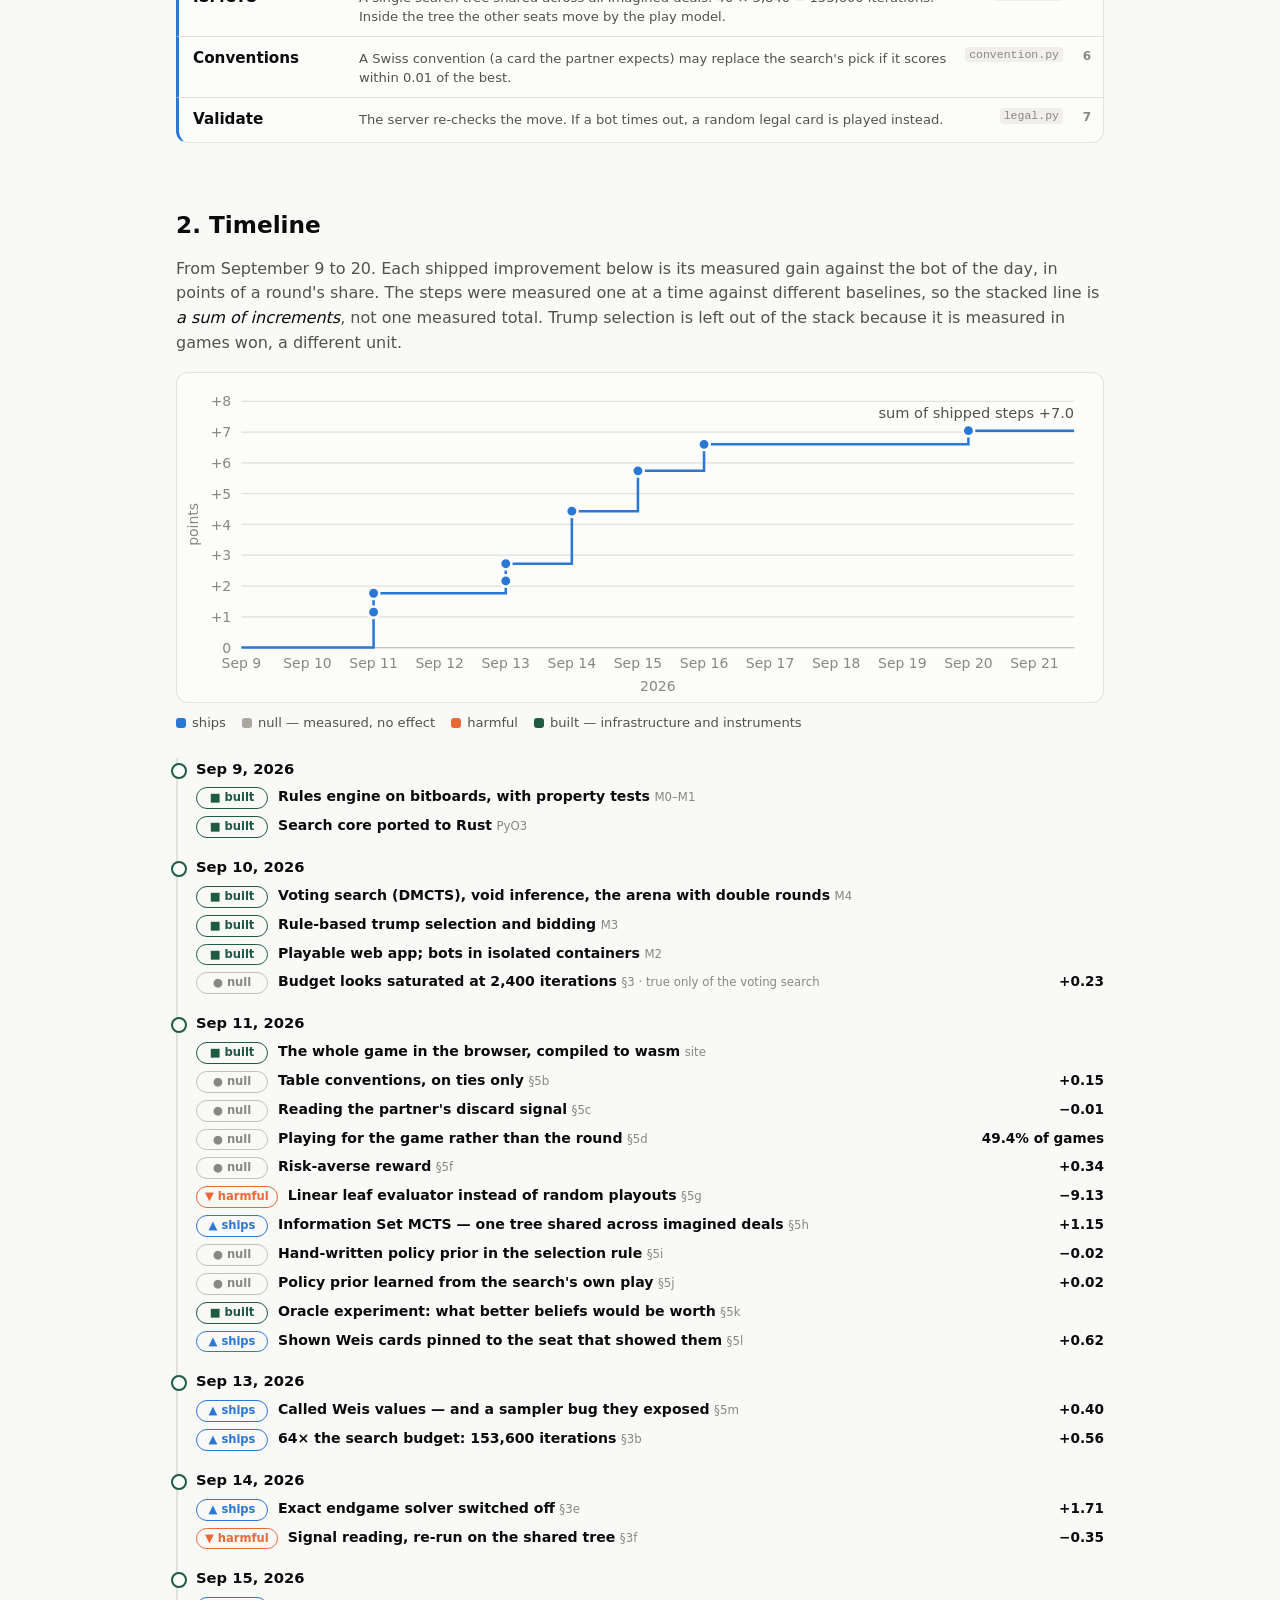
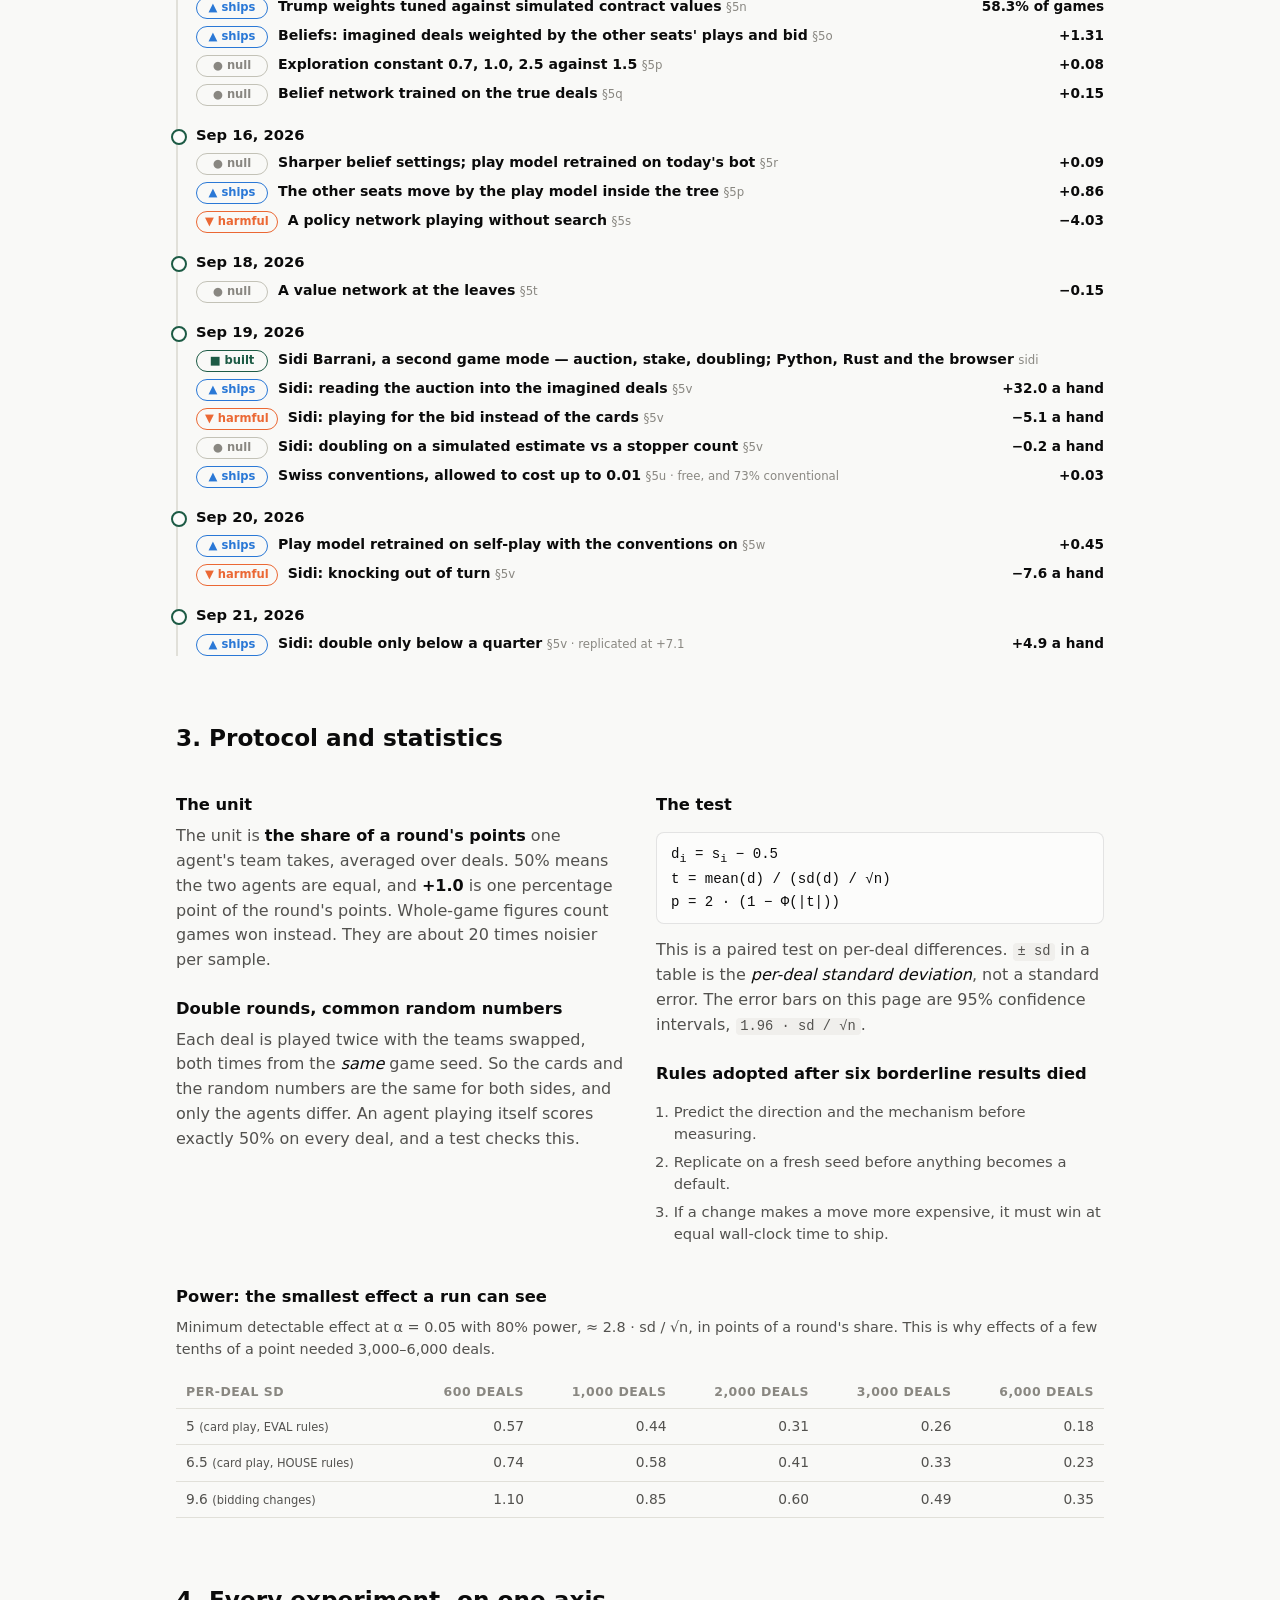
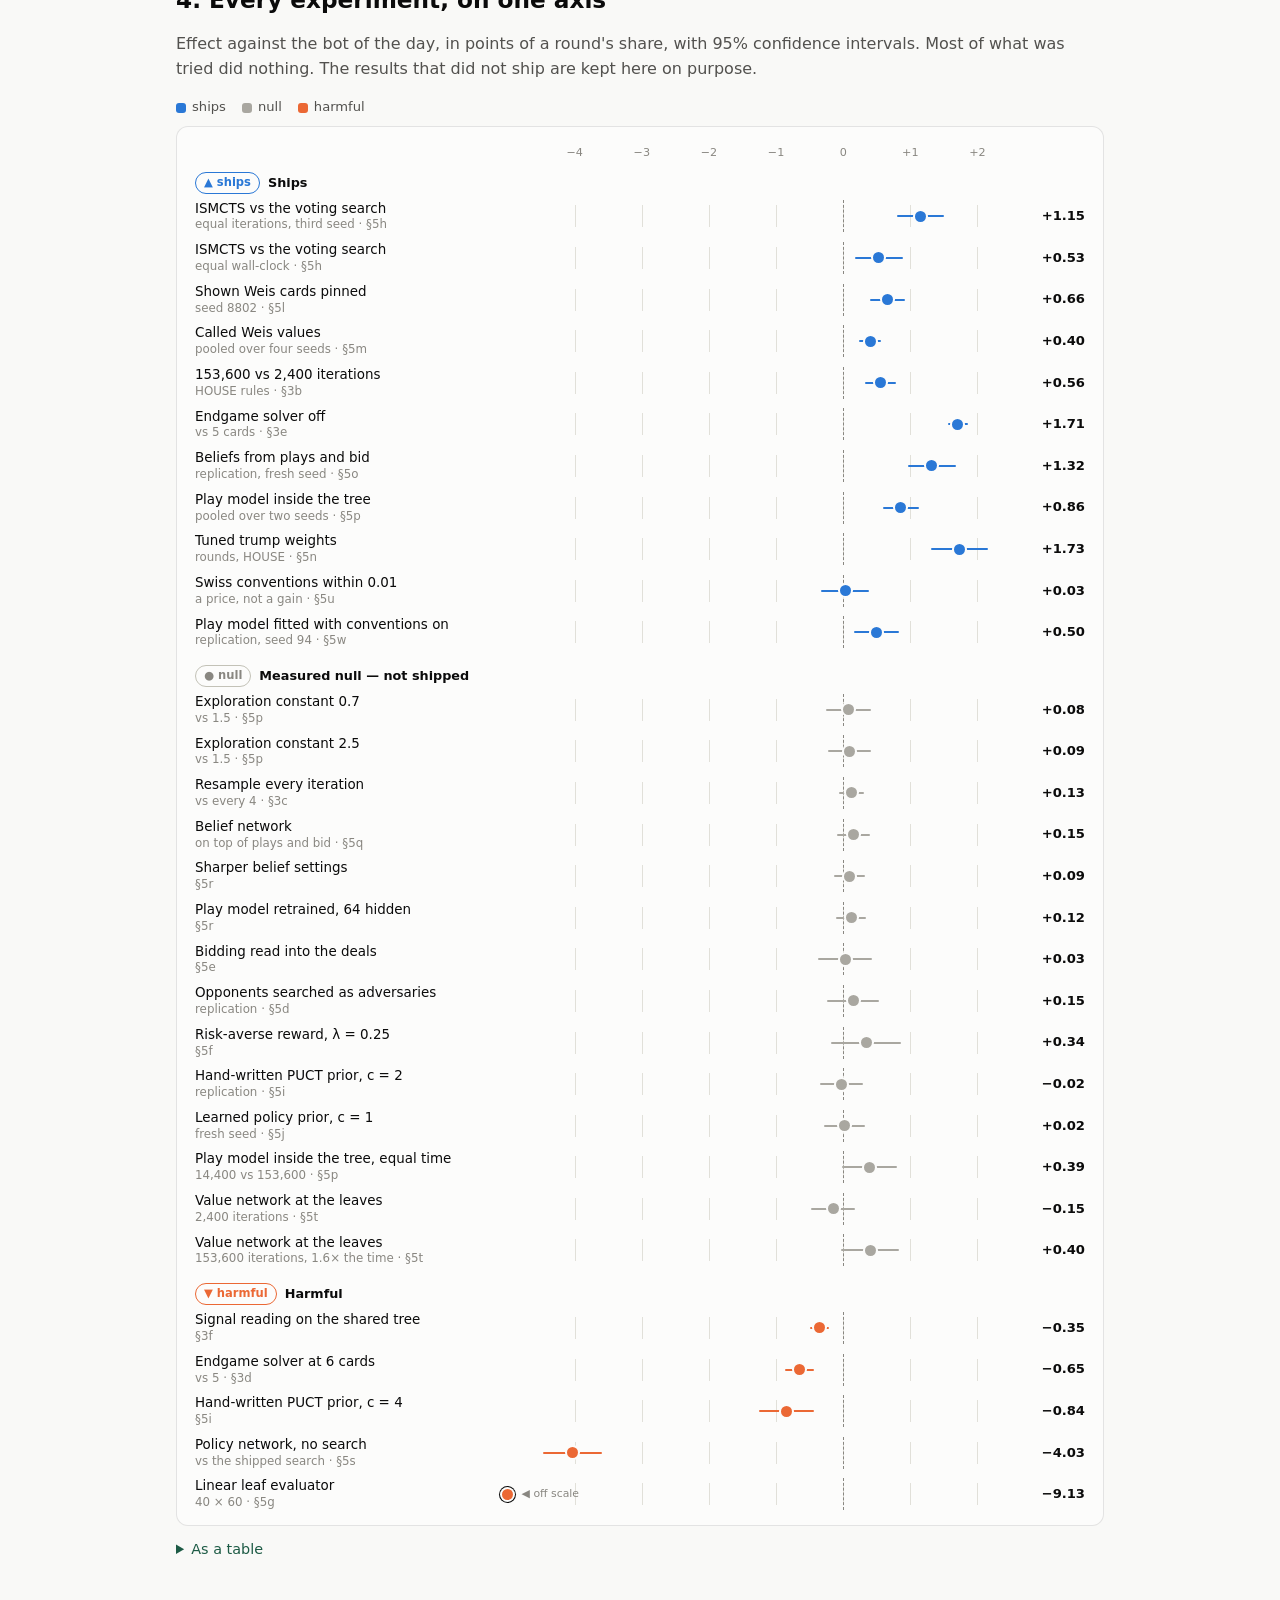
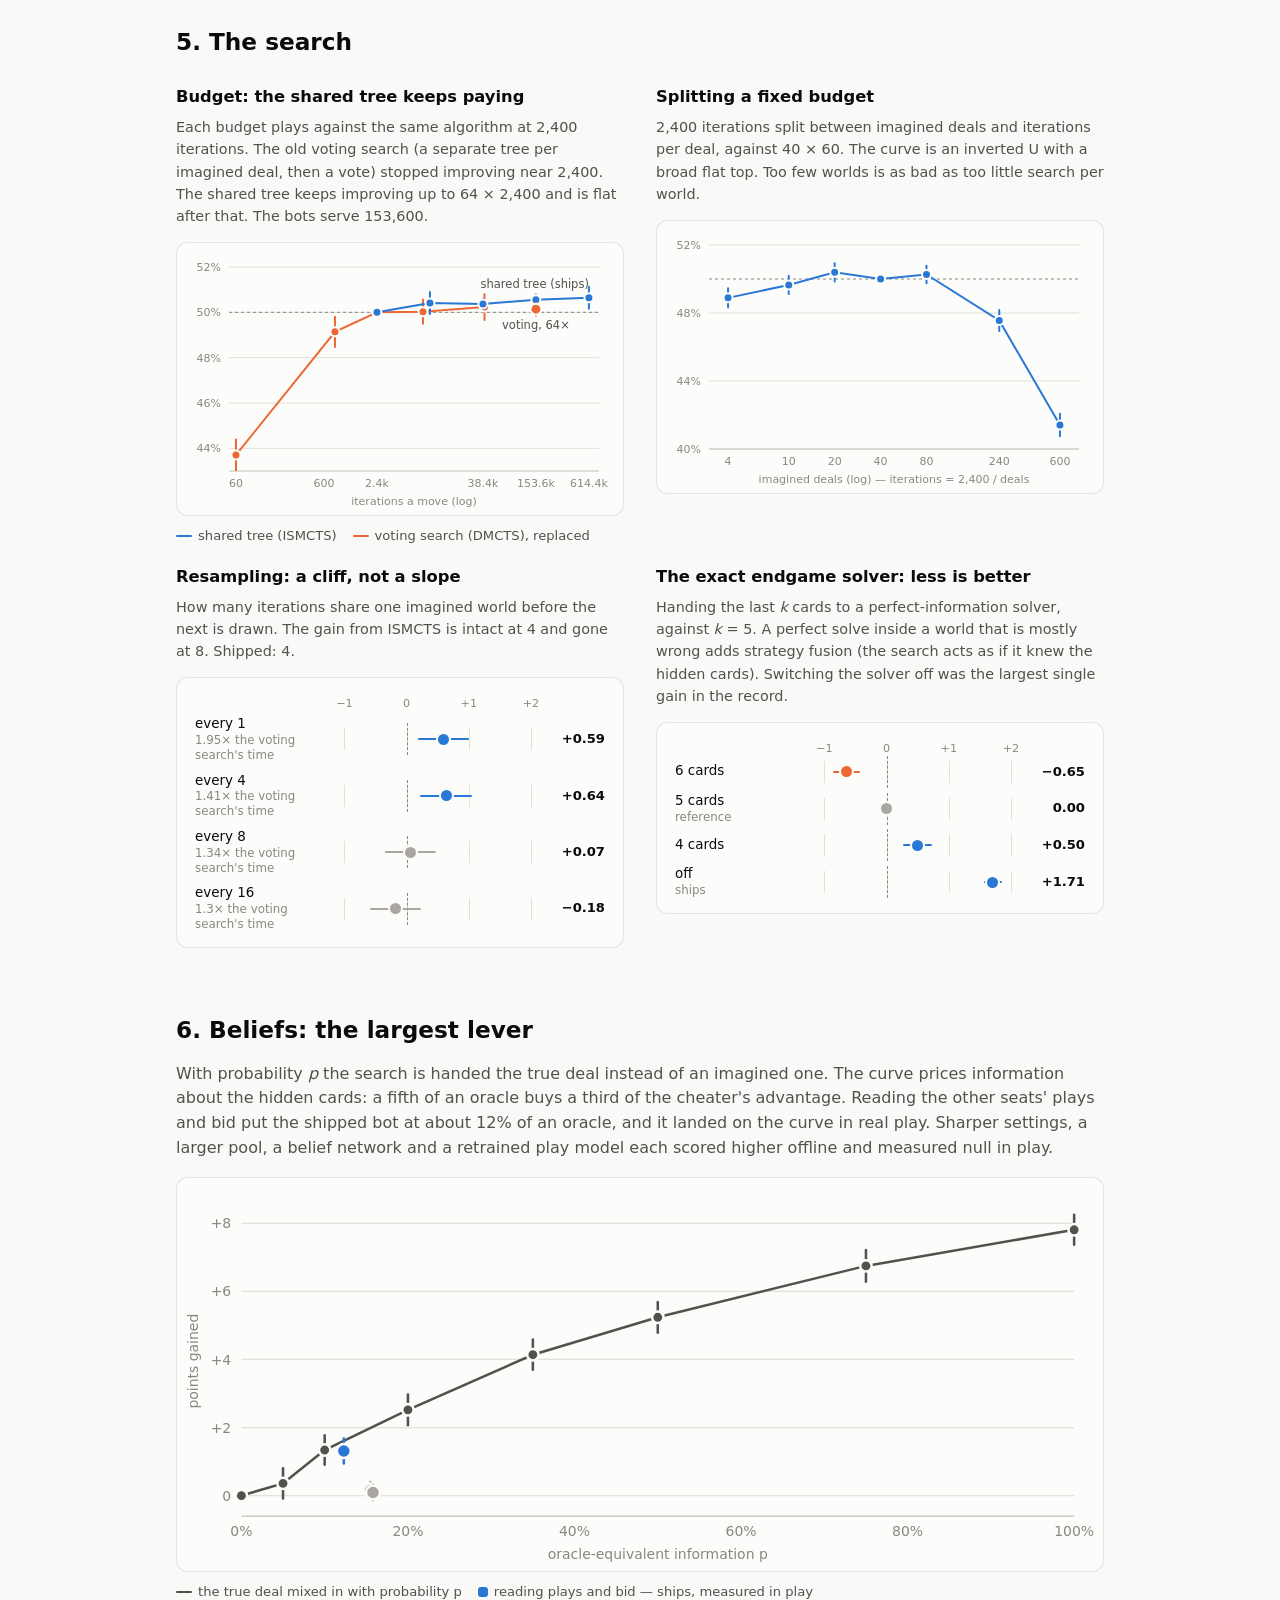
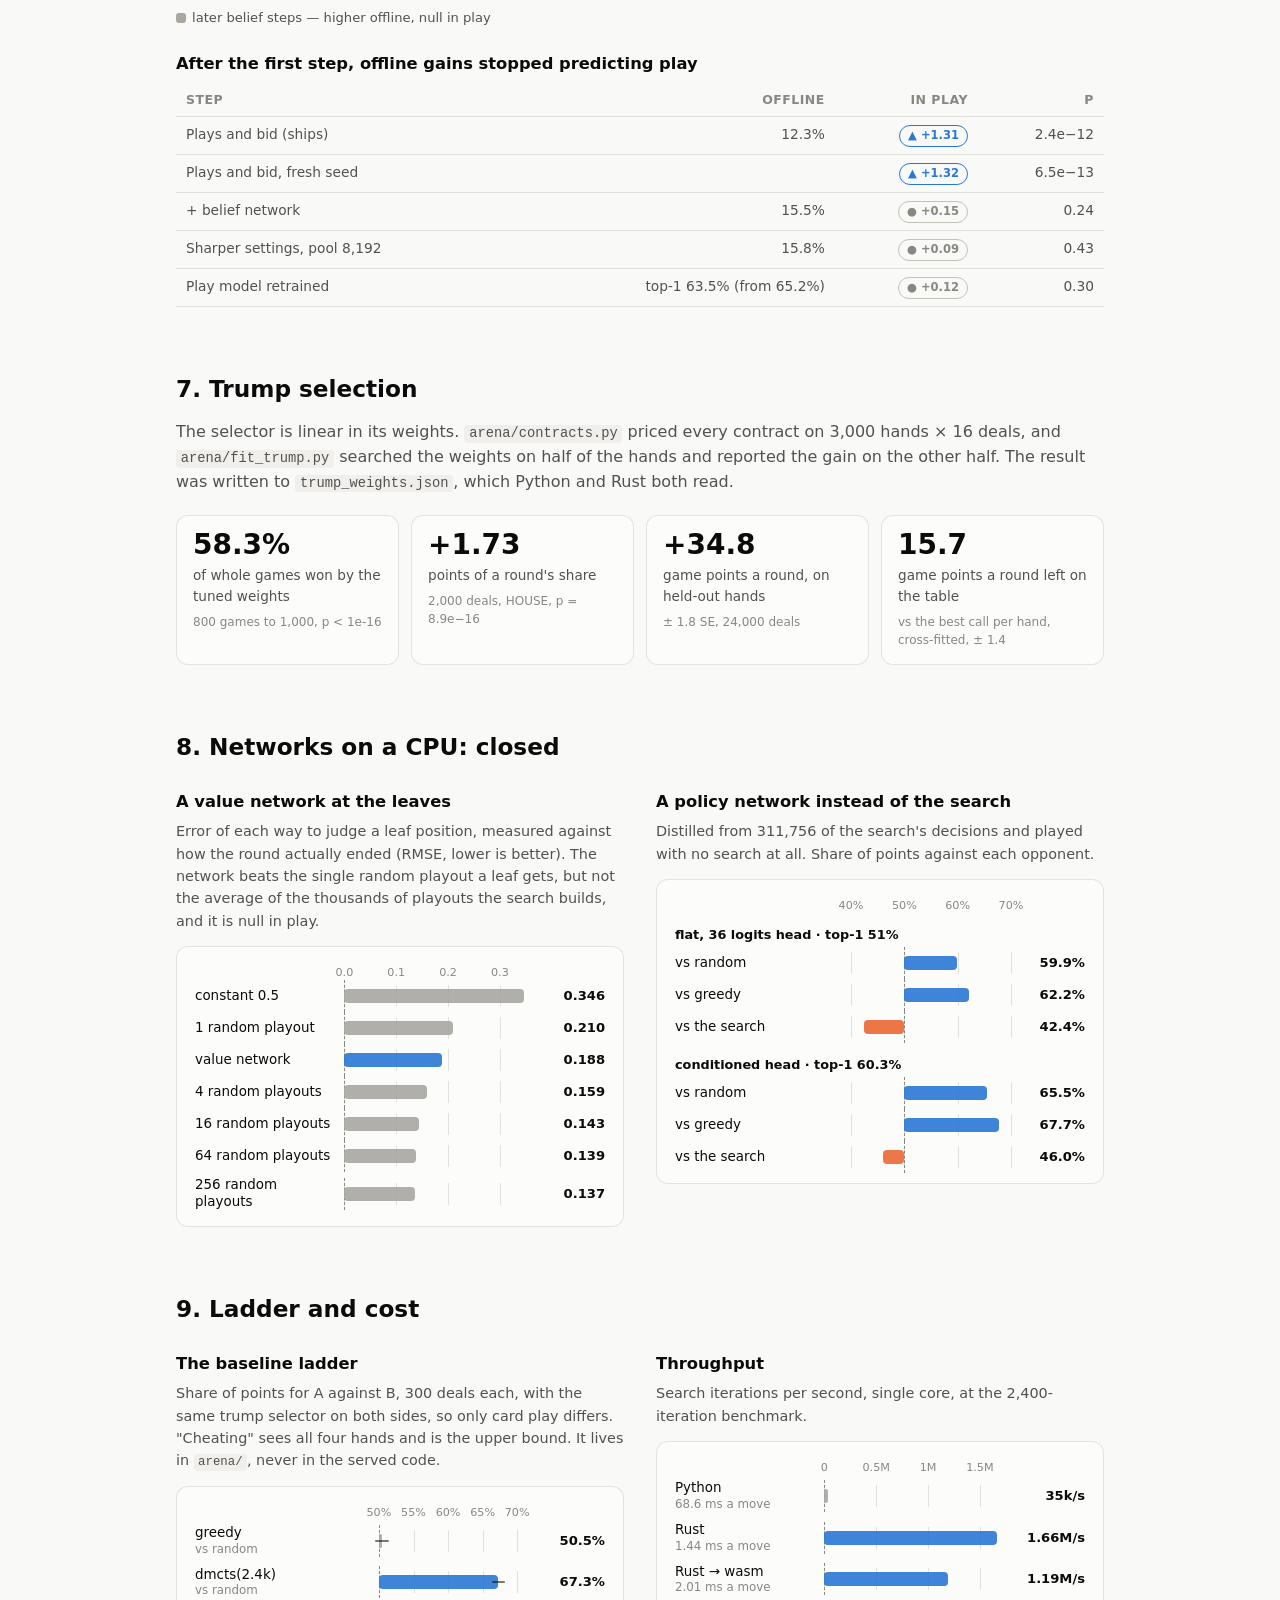
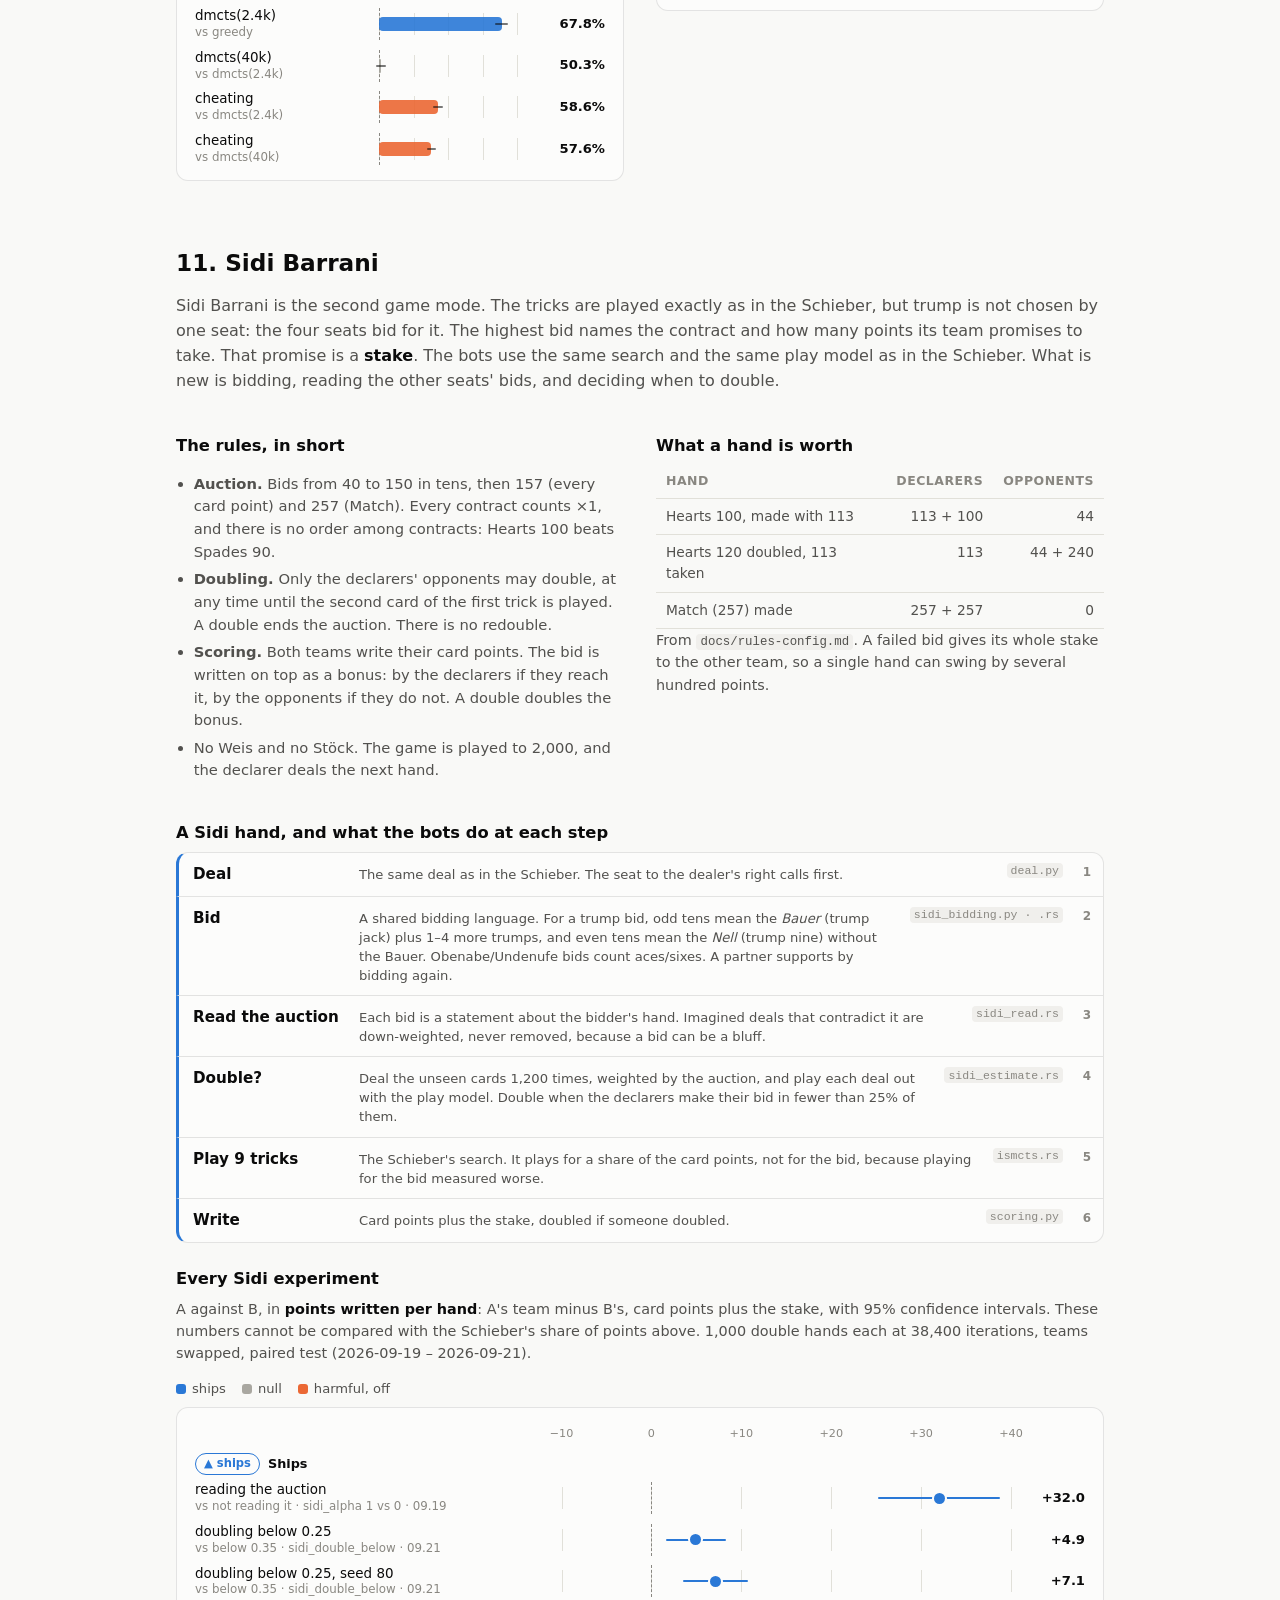
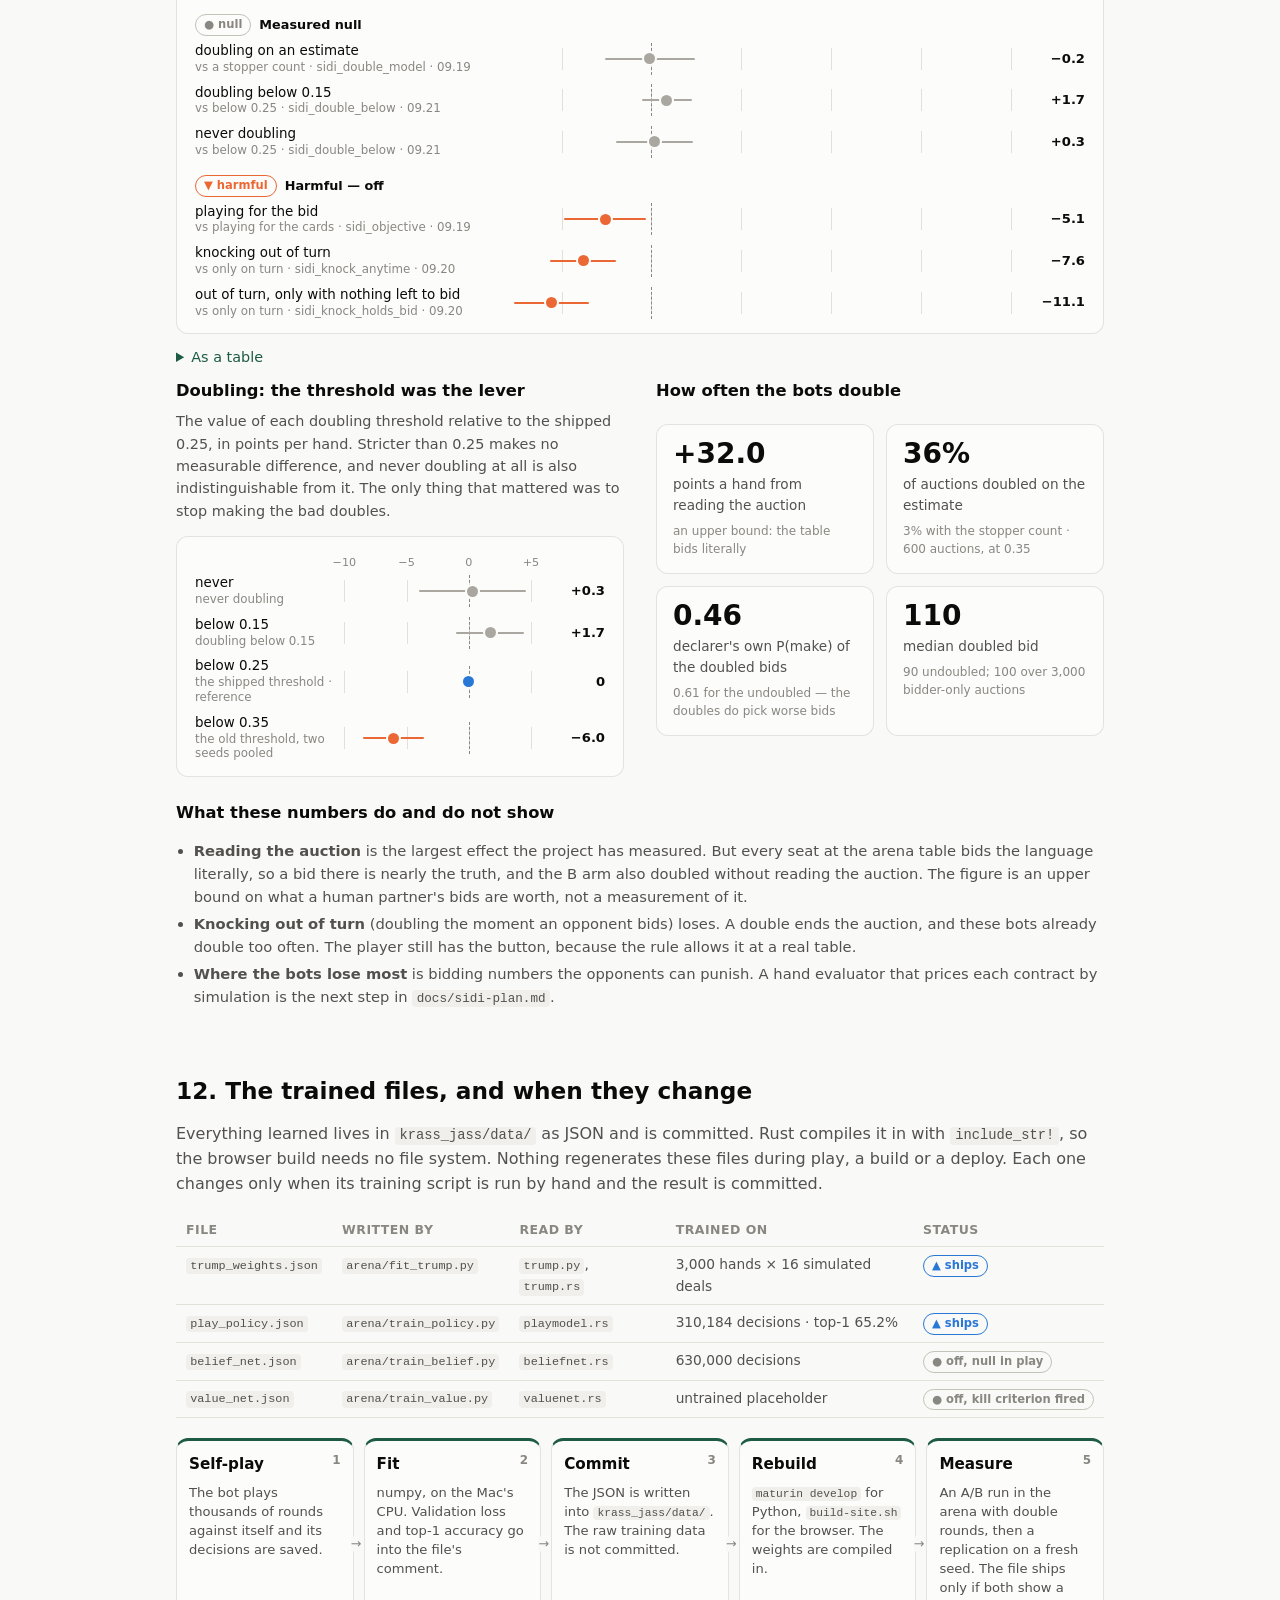
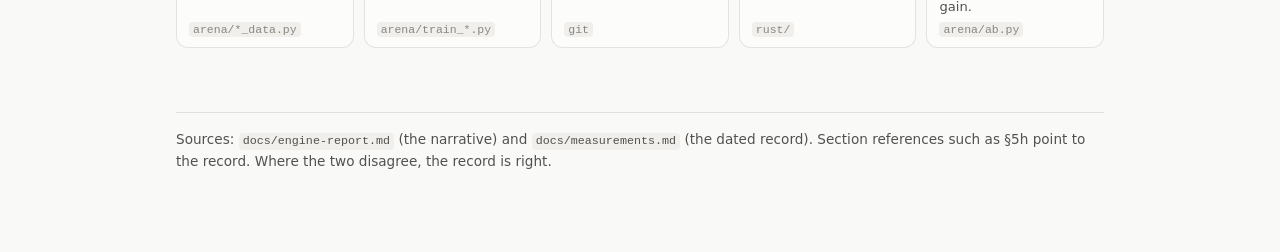
==== commit 14880211: "feat(site): Sidi Barrani in the engine report A section of its own: the rules in short, what a hand " ====
--- a/web/static/report.html
+++ b/web/static/report.html
@@ -16,8 +16,9 @@
   <p class="lede">A statistical account of the Schieber bots: what happens during a round and during a
     single move, when each part was built, and the measurement behind every default. Every figure on
     this page is read from <code>docs/measurements.json</code>. None of them are typed into the page, so
-    re-measuring updates the page. It covers Schieber. Sidi Barrani, the second game mode, is measured
-    in points a hand and is recorded in <code>docs/measurements.md</code> §5v.</p>
+    re-measuring updates the page. Sections 1–10 are the Schieber. Section 11 covers
+    <a href="#sidi">Sidi Barrani</a>, the second game mode, which has its own auction and scoring and
+    is measured in its own unit.</p>
   <p class="meta" id="meta"></p>
   <div class="tiles" id="tiles"></div>
 </header>
@@ -32,6 +33,7 @@
   <a href="#trump">Trump</a>
   <a href="#networks">Networks</a>
   <a href="#ladder">Ladder &amp; cost</a>
+  <a href="#sidi">Sidi Barrani</a>
   <a href="#artifacts">Trained files</a>
 </nav>
 
@@ -224,8 +226,95 @@
 </section>
 
 <!-- ─────────────────────────────────────────────────────────────── -->
+<section id="sidi">
+  <h2>11. Sidi Barrani</h2>
+  <p>Sidi Barrani is the second game mode. The tricks are played exactly as in the Schieber, but
+    trump is not chosen by one seat: the four seats bid for it. The highest bid names the contract and
+    how many points its team promises to take. That promise is a <b>stake</b>. The bots use the same
+    search and the same play model as in the Schieber. What is new is bidding, reading the other
+    seats' bids, and deciding when to double.</p>
+
+  <div class="cols">
+    <div>
+      <h3>The rules, in short</h3>
+      <ul class="rules">
+        <li><b>Auction.</b> Bids from 40 to 150 in tens, then 157 (every card point) and 257 (Match).
+          Every contract counts ×1, and there is no order among contracts: Hearts 100 beats
+          Spades 90.</li>
+        <li><b>Doubling.</b> Only the declarers' opponents may double, at any time until the second
+          card of the first trick is played. A double ends the auction. There is no redouble.</li>
+        <li><b>Scoring.</b> Both teams write their card points. The bid is written on top as a bonus:
+          by the declarers if they reach it, by the opponents if they do not. A double doubles the
+          bonus.</li>
+        <li>No Weis and no Stöck. The game is played to <span data-sidi="target"></span>, and the
+          declarer deals the next hand.</li>
+      </ul>
+    </div>
+    <div>
+      <h3>What a hand is worth</h3>
+      <div class="table-wrap"><table>
+        <thead><tr><th>hand</th><th class="num">declarers</th><th class="num">opponents</th></tr></thead>
+        <tbody>
+          <tr><td>Hearts 100, made with 113</td><td class="num">113 + 100</td><td class="num">44</td></tr>
+          <tr><td>Hearts 120 doubled, 113 taken</td><td class="num">113</td><td class="num">44 + 240</td></tr>
+          <tr><td>Match (257) made</td><td class="num">257 + 257</td><td class="num">0</td></tr>
+        </tbody>
+      </table></div>
+      <p class="note">From <code>docs/rules-config.md</code>. A failed bid gives its whole stake to the
+        other team, so a single hand can swing by several hundred points.</p>
+    </div>
+  </div>
+
+  <h3>A Sidi hand, and what the bots do at each step</h3>
+  <ol class="flow move">
+    <li><b>Deal</b><span>The same deal as in the Schieber. The seat to the dealer's right calls first.</span><code>deal.py</code></li>
+    <li><b>Bid</b><span>A shared bidding language. For a trump bid, odd tens mean the <i>Bauer</i> (trump jack) plus 1–4 more trumps, and even tens mean the <i>Nell</i> (trump nine) without the Bauer. Obenabe/Undenufe bids count aces/sixes. A partner supports by bidding again.</span><code>sidi_bidding.py · .rs</code></li>
+    <li><b>Read the auction</b><span>Each bid is a statement about the bidder's hand. Imagined deals that contradict it are down-weighted, never removed, because a bid can be a bluff.</span><code>sidi_read.rs</code></li>
+    <li><b>Double?</b><span>Deal the unseen cards <span data-sidi="samples"></span> times, weighted by the auction, and play each deal out with the play model. Double when the declarers make their bid in fewer than <span data-sidi="below"></span> of them.</span><code>sidi_estimate.rs</code></li>
+    <li><b>Play 9 tricks</b><span>The Schieber's search. It plays for a share of the card points, not for the bid, because playing for the bid measured worse.</span><code>ismcts.rs</code></li>
+    <li><b>Write</b><span>Card points plus the stake, doubled if someone doubled.</span><code>scoring.py</code></li>
+  </ol>
+
+  <h3>Every Sidi experiment</h3>
+  <p class="note">A against B, in <b>points written per hand</b>: A's team minus B's, card points
+    plus the stake, with 95% confidence intervals. These numbers cannot be compared with the
+    Schieber's share of points above. <span data-sidi="protocol"></span></p>
+  <div class="legend" id="legend-sidi"></div>
+  <figure class="chart" id="chart-sidi"></figure>
+  <details><summary>As a table</summary><div class="table-wrap"><table id="sidi-table"></table></div></details>
+
+  <div class="grid2">
+    <div>
+      <h3>Doubling: the threshold was the lever</h3>
+      <p class="note">The value of each doubling threshold relative to the shipped 0.25, in points
+        per hand. Stricter than 0.25 makes no measurable difference, and never doubling at all is
+        also indistinguishable from it. The only thing that mattered was to stop making the bad
+        doubles.</p>
+      <figure class="chart" id="chart-sidi-double"></figure>
+    </div>
+    <div>
+      <h3>How often the bots double</h3>
+      <div class="tiles" id="sidi-tiles"></div>
+    </div>
+  </div>
+
+  <h3>What these numbers do and do not show</h3>
+  <ul class="rules">
+    <li><b>Reading the auction</b> is the largest effect the project has measured. But every seat at
+      the arena table bids the language literally, so a bid there is nearly the truth, and the B arm
+      also doubled without reading the auction. The figure is an upper bound on what a human
+      partner's bids are worth, not a measurement of it.</li>
+    <li><b>Knocking out of turn</b> (doubling the moment an opponent bids) loses. A double ends the
+      auction, and these bots already double too often. The player still has the button, because the
+      rule allows it at a real table.</li>
+    <li><b>Where the bots lose most</b> is bidding numbers the opponents can punish. A hand evaluator
+      that prices each contract by simulation is the next step in <code>docs/sidi-plan.md</code>.</li>
+  </ul>
+</section>
+
+<!-- ─────────────────────────────────────────────────────────────── -->
 <section id="artifacts">
-  <h2>10. The trained files, and when they change</h2>
+  <h2>12. The trained files, and when they change</h2>
   <p>Everything learned lives in <code>krass_jass/data/</code> as JSON and is committed. Rust
     compiles it in with <code>include_str!</code>, so the browser build needs no file system. Nothing
     regenerates these files during play, a build or a deploy. Each one changes only when its training
